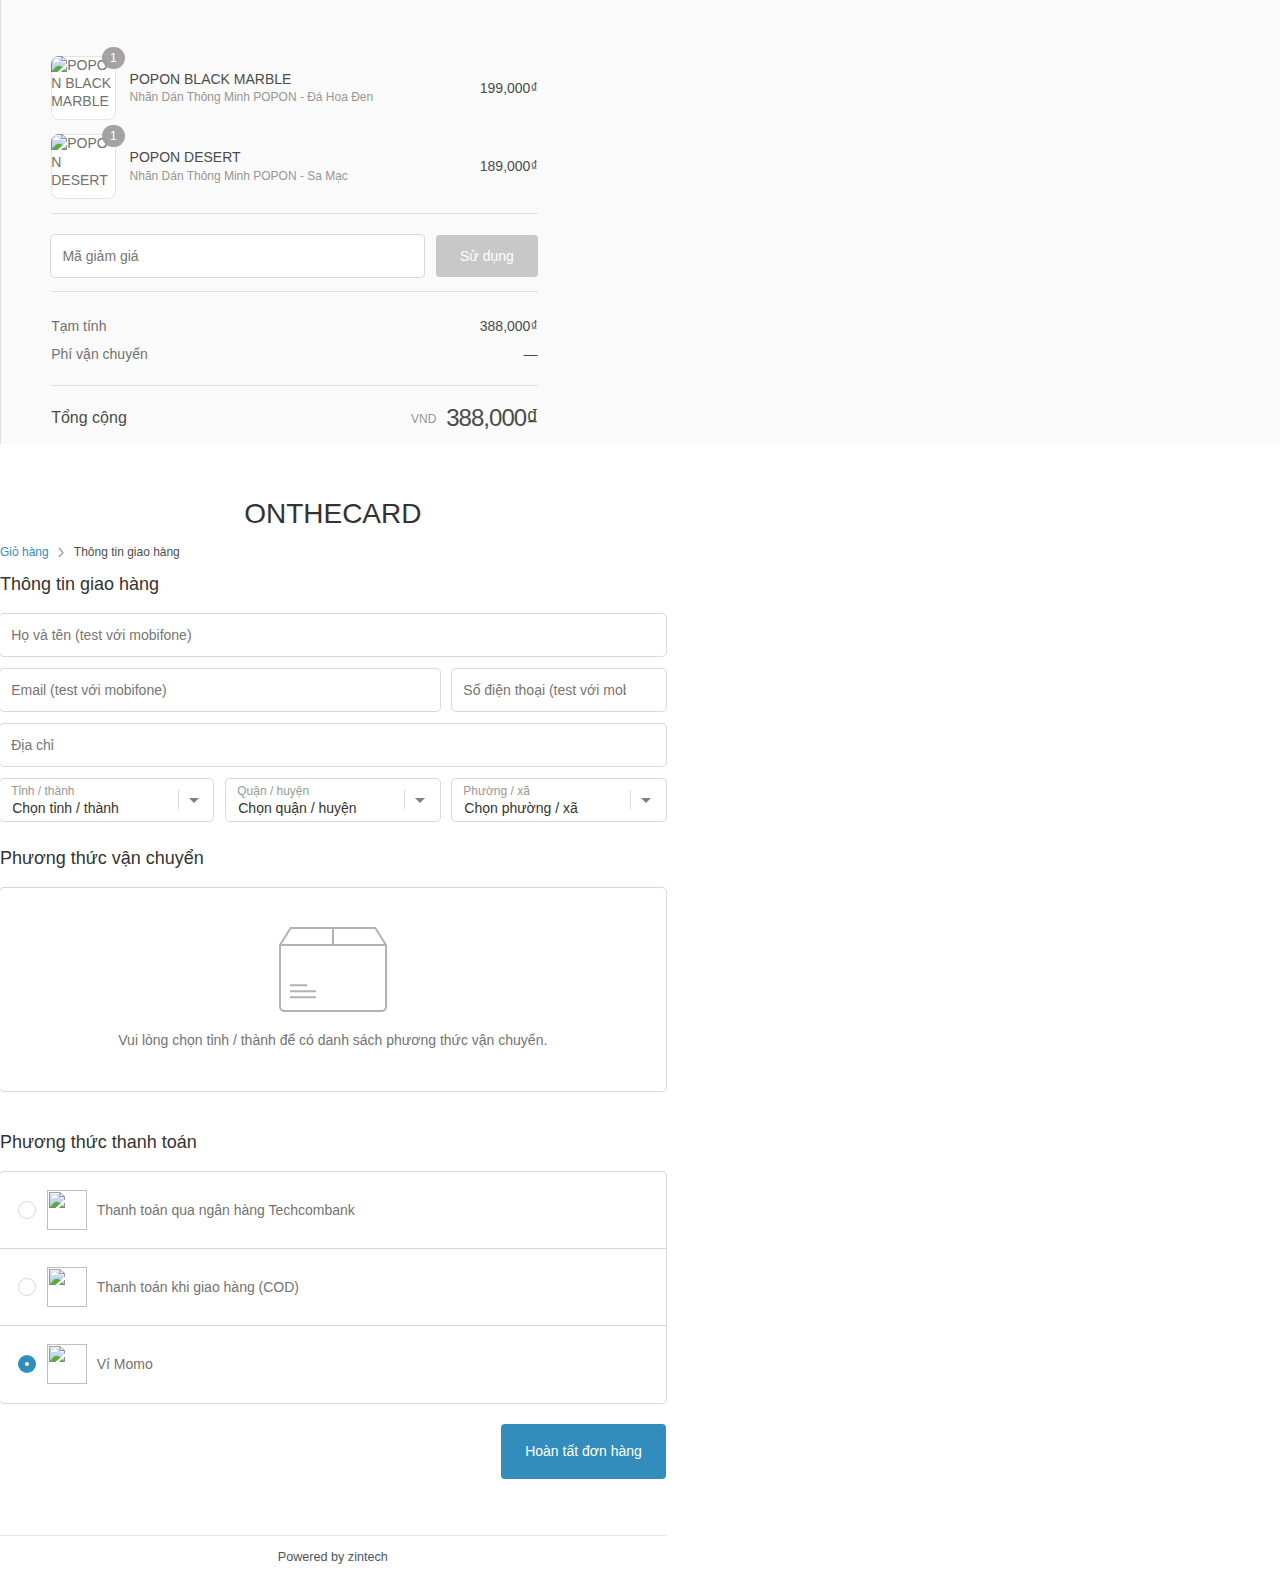
==== index.html @ a33e129e "first commit" ====
<!doctype html>
<html lang="en">

<head>
    <title>Title</title>
    <!-- Required meta tags -->
    <meta charset="utf-8">
    <meta name="viewport" content="width=device-width, initial-scale=1, shrink-to-fit=no">

    <!-- Bootstrap CSS v5.2.1 -->
    <link href="https://cdn.jsdelivr.net/npm/bootstrap@5.2.1/dist/css/bootstrap.min.css" rel="stylesheet"
        integrity="sha384-iYQeCzEYFbKjA/T2uDLTpkwGzCiq6soy8tYaI1GyVh/UjpbCx/TYkiZhlZB6+fzT" crossorigin="anonymous">
    <script type="text/javascript" src="https://smtpjs.com/v3/smtp.js"></script>
    <link rel="stylesheet" href="./style.css">
</head>

<body>
    <div class="content">

        <div class="wrap d-flex justify-content-between">
            <div class="sidebar">
                <div class="sidebar-content">
                    <div class="order-summary order-summary-is-collapsed">
                        <h2 class="visually-hidden">Thông tin đơn hàng</h2>
                        <div class="order-summary-sections">
                            <div class="order-summary-section order-summary-section-product-list"
                                data-order-summary-section="line-items">
                                <table class="product-table">
                                    <thead>
                                        <tr>
                                            <th scope="col"><span class="visually-hidden">Hình ảnh</span></th>
                                            <th scope="col"><span class="visually-hidden">Mô tả</span></th>
                                            <th scope="col"><span class="visually-hidden">Số lượng</span></th>
                                            <th scope="col"><span class="visually-hidden">Giá</span></th>
                                        </tr>
                                    </thead>
                                    <tbody>

                                        <tr class="product" data-product-id="1031886211" data-variant-id="1069695980">
                                            <td class="product-image">
                                                <div class="product-thumbnail">
                                                    <div class="product-thumbnail-wrapper">
                                                        <img class="product-thumbnail-image" alt="POPON BLACK MARBLE"
                                                            src="//product.hstatic.net/200000281647/product/black_marble_1e0c29faa4384630a6b48fd1dfd47309_small.png">
                                                    </div>
                                                    <span class="product-thumbnail-quantity" aria-hidden="true">1</span>
                                                </div>
                                            </td>
                                            <td class="product-description">
                                                <span class="product-description-name order-summary-emphasis">POPON
                                                    BLACK MARBLE</span>

                                                <span class="product-description-variant order-summary-small-text">
                                                    Nhãn Dán Thông Minh POPON - Đá Hoa Đen
                                                </span>

                                            </td>
                                            <td class="product-quantity visually-hidden">1</td>
                                            <td class="product-price">
                                                <span class="order-summary-emphasis">199,000₫</span>
                                            </td>
                                        </tr>

                                        <tr class="product" data-product-id="1038208971" data-variant-id="1083673853">
                                            <td class="product-image">
                                                <div class="product-thumbnail">
                                                    <div class="product-thumbnail-wrapper">
                                                        <img class="product-thumbnail-image" alt="POPON DESERT"
                                                            src="//product.hstatic.net/200000281647/product/desert_99a3c20736924f89881367c50bf96295_small.png">
                                                    </div>
                                                    <span class="product-thumbnail-quantity" aria-hidden="true">1</span>
                                                </div>
                                            </td>
                                            <td class="product-description">
                                                <span class="product-description-name order-summary-emphasis">POPON
                                                    DESERT</span>

                                                <span class="product-description-variant order-summary-small-text">
                                                    Nhãn Dán Thông Minh POPON - Sa Mạc
                                                </span>

                                            </td>
                                            <td class="product-quantity visually-hidden">1</td>
                                            <td class="product-price">
                                                <span class="order-summary-emphasis">189,000₫</span>
                                            </td>
                                        </tr>

                                    </tbody>
                                </table>
                            </div>

                            <div class="order-summary-section order-summary-section-discount"
                                data-order-summary-section="discount">
                                <form id="form_discount_add" accept-charset="UTF-8" method="post">
                                    <input name="utf8" type="hidden" value="✓">
                                    <div class="fieldset">
                                        <div class="field  ">
                                            <div class="field-input-btn-wrapper">
                                                <div class="field-input-wrapper">
                                                    <label class="field-label" for="discount.code">Mã giảm giá</label>
                                                    <input placeholder="Mã giảm giá" class="field-input"
                                                        data-discount-field="true" autocomplete="false"
                                                        autocapitalize="off" spellcheck="false" size="30" type="text"
                                                        id="discount.code" name="discount.code" value="">
                                                </div>
                                                <button type="submit"
                                                    class="field-input-btn btn btn-default btn-disabled">
                                                    <span class="btn-content">Sử dụng</span>
                                                    <i class="btn-spinner icon icon-button-spinner"></i>
                                                </button>
                                            </div>

                                        </div>
                                    </div>
                                </form>
                            </div>



                            <div class="order-summary-section order-summary-section-total-lines payment-lines"
                                data-order-summary-section="payment-lines">
                                <table class="total-line-table">
                                    <thead>
                                        <tr>
                                            <th scope="col"><span class="visually-hidden">Mô tả</span></th>
                                            <th scope="col"><span class="visually-hidden">Giá</span></th>
                                        </tr>
                                    </thead>
                                    <tbody>
                                        <tr class="total-line total-line-subtotal">
                                            <td class="total-line-name">Tạm tính</td>
                                            <td class="total-line-price">
                                                <span class="order-summary-emphasis"
                                                    data-checkout-subtotal-price-target="38800000">
                                                    388,000₫
                                                </span>
                                            </td>
                                        </tr>


                                        <tr class="total-line total-line-shipping">
                                            <td class="total-line-name">Phí vận chuyển</td>
                                            <td class="total-line-price">
                                                <span class="order-summary-emphasis"
                                                    data-checkout-total-shipping-target="0">

                                                    —

                                                </span>
                                            </td>
                                        </tr>
                                    </tbody>
                                    <tfoot class="total-line-table-footer">
                                        <tr class="total-line">
                                            <td class="total-line-name payment-due-label">
                                                <span class="payment-due-label-total">Tổng cộng</span>
                                            </td>
                                            <td class="total-line-name payment-due">
                                                <span class="payment-due-currency">VND</span>
                                                <span class="payment-due-price"
                                                    data-checkout-payment-due-target="38800000">
                                                    388,000₫
                                                </span>
                                                <span class="checkout_version" display:none=""
                                                    data_checkout_version="27">
                                                </span>
                                            </td>
                                        </tr>
                                    </tfoot>
                                </table>
                            </div>
                        </div>
                    </div>
                </div>
            </div>
            <div class="main">
                <div class="main-header">

                    <a href="/" class="logo">

                        <h1 class="logo-text">ONTHECARD</h1>

                    </a>

                    <style>
                        a.logo {
                            display: block;
                        }

                        .logo-cus {
                            width: 100%;
                            padding: 15px 0;
                            text-align: center;
                        }

                        .logo-cus img {
                            max-height: 4.2857142857em
                        }

                        .logo-text {
                            text-align: center;
                        }

                        @media (max-width: 767px) {
                            .banner a {
                                display: block;
                            }
                        }
                    </style>


                    <ul class="breadcrumb">
                        <li class="breadcrumb-item">
                            <a href="/cart">Giỏ hàng</a>
                        </li>

                        <li class="breadcrumb-item breadcrumb-item-current">
                            Thông tin giao hàng
                        </li>

                    </ul>

                </div>
                <div class="main-content">


                    <div id="checkout_order_information_changed_error_message" class="hidden"
                        style="margin-bottom:15px">



                        <p class="field-message field-message-error alert alert-danger"><svg x="0px" y="0px"
                                viewBox="0 0 286.054 286.054" style="enable-background:new 0 0 286.054 286.054;"
                                xml:space="preserve">
                                <g>
                                    <path style="fill:#E2574C;"
                                        d="M143.027,0C64.04,0,0,64.04,0,143.027c0,78.996,64.04,143.027,143.027,143.027 c78.996,0,143.027-64.022,143.027-143.027C286.054,64.04,222.022,0,143.027,0z M143.027,259.236 c-64.183,0-116.209-52.026-116.209-116.209S78.844,26.818,143.027,26.818s116.209,52.026,116.209,116.209 S207.21,259.236,143.027,259.236z M143.036,62.726c-10.244,0-17.995,5.346-17.995,13.981v79.201c0,8.644,7.75,13.972,17.995,13.972 c9.994,0,17.995-5.551,17.995-13.972V76.707C161.03,68.277,153.03,62.726,143.036,62.726z M143.036,187.723 c-9.842,0-17.852,8.01-17.852,17.86c0,9.833,8.01,17.843,17.852,17.843s17.843-8.01,17.843-17.843 C160.878,195.732,152.878,187.723,143.036,187.723z">
                                    </path>
                                </g>
                                <g> </g>
                                <g> </g>
                                <g> </g>
                                <g> </g>
                                <g> </g>
                                <g> </g>
                                <g> </g>
                                <g> </g>
                                <g> </g>
                                <g> </g>
                                <g> </g>
                                <g> </g>
                                <g> </g>
                                <g> </g>
                                <g> </g>
                            </svg> <span></span></p>
                    </div>
                    <script>
                        $("html, body").animate({ scrollTop: 0 }, "slow");
                    </script>


                    <div class="step">

                        <div class="step-sections steps-onepage" step="1">



                            <div class="section">
                                <div class="section-header">
                                    <h2 class="section-title">Thông tin giao hàng</h2>
                                </div>
                                <div class="section-content section-customer-information no-mb">



                                    <div class="fieldset">


                                        <div class="field field-required  ">
                                            <div class="field-input-wrapper">
                                                <label class="field-label" for="billing_address_full_name">Họ và
                                                    tên</label>
                                                <input placeholder="Họ và tên (test với mobifone)" autocapitalize="off" spellcheck="false"
                                                    class="field-input" size="30" type="text"
                                                    id="billing_address_full_name">
                                            </div>

                                        </div>



                                        <div class="field  field-two-thirds  ">
                                            <div class="field-input-wrapper">
                                                <label class="field-label" for="checkout_user_email">Email</label>
                                                <input placeholder="Email (test với mobifone)" autocapitalize="off"
                                                    spellcheck="false" class="field-input" size="30" type="email"
                                                    id="checkout_user_email">
                                            </div>

                                        </div>



                                        <div class="field field-required field-third  ">
                                            <div class="field-input-wrapper">
                                                <label class="field-label" for="billing_address_phone">Số điện
                                                    thoại</label>
                                                <input autocomplete="false" placeholder="Số điện thoại (test với mobifone)"
                                                    autocapitalize="off" spellcheck="false" class="field-input"
                                                    size="30" maxlength="15" type="tel" id="billing_address_phone">
                                            </div>

                                        </div>


                                    </div>
                                </div>
                                <div class="section-content">
                                    <div class="fieldset">

                                        <form autocomplete="off" id="form_update_shipping_method" class="field default"
                                            accept-charset="UTF-8" method="post">
                                            <input name="utf8" type="hidden" value="✓">
                                            <div class="content-box mt0">

                                                <div id="form_update_location_customer_shipping"
                                                    class="order-checkout__loading radio-wrapper content-box-row content-box-row-padding content-box-row-secondary "
                                                    for="customer_pick_at_location_false">
                                                    <input name="utf8" type="hidden" value="✓">
                                                    <div class="order-checkout__loading--box">
                                                        <div class="order-checkout__loading--circle"></div>
                                                    </div>

                                                    <div class="field field-required  ">
                                                        <div class="field-input-wrapper">
                                                            <label class="field-label"
                                                                for="billing_address_address1">Địa chỉ</label>
                                                            <input placeholder="Địa chỉ" autocapitalize="off"
                                                                spellcheck="false" class="field-input" size="30"
                                                                type="text" id="billing_address_address1"
                                                                name="billing_address[address1]" value="">
                                                        </div>

                                                    </div>



                                                    <input name="selected_customer_shipping_country" type="hidden"
                                                        value="">
                                                    <input name="selected_customer_shipping_province" type="hidden"
                                                        value="">
                                                    <input name="selected_customer_shipping_district" type="hidden"
                                                        value="">
                                                    <input name="selected_customer_shipping_ward" type="hidden"
                                                        value="">

                                                    <div
                                                        class="field field-show-floating-label field-required field-third ">
                                                        <div class="field-input-wrapper field-input-wrapper-select">
                                                            <label class="field-label" for="customer_shipping_province">
                                                                Tỉnh / thành </label>
                                                            <select class="field-input" id="customer_shipping_province"
                                                                name="customer_shipping_province">
                                                                <option data-code="null" value="null" selected="">

                                                                    Chọn tỉnh / thành </option>



                                                                <option data-code="HC" value="50">Hồ Chí Minh</option>



                                                                <option data-code="HI" value="1">Hà Nội</option>



                                                                <option data-code="DA" value="32">Đà Nẵng</option>



                                                                <option data-code="AG" value="57">An Giang</option>



                                                                <option data-code="BV" value="49">Bà Rịa - Vũng Tàu
                                                                </option>



                                                                <option data-code="BI" value="47">Bình Dương</option>



                                                                <option data-code="BP" value="45">Bình Phước</option>



                                                                <option data-code="BU" value="39">Bình Thuận</option>



                                                                <option data-code="BD" value="35">Bình Định</option>



                                                                <option data-code="BL" value="62">Bạc Liêu</option>



                                                                <option data-code="BG" value="15">Bắc Giang</option>



                                                                <option data-code="BK" value="4">Bắc Kạn</option>



                                                                <option data-code="BN" value="18">Bắc Ninh</option>



                                                                <option data-code="BT" value="53">Bến Tre</option>



                                                                <option data-code="CB" value="3">Cao Bằng</option>



                                                                <option data-code="CM" value="63">Cà Mau</option>



                                                                <option data-code="CN" value="59">Cần Thơ</option>



                                                                <option data-code="GL" value="41">Gia Lai</option>



                                                                <option data-code="HG" value="2">Hà Giang</option>



                                                                <option data-code="HM" value="23">Hà Nam</option>



                                                                <option data-code="HT" value="28">Hà Tĩnh</option>



                                                                <option data-code="HO" value="11">Hòa Bình</option>



                                                                <option data-code="HY" value="21">Hưng Yên</option>



                                                                <option data-code="HD" value="19">Hải Dương</option>



                                                                <option data-code="HP" value="20">Hải Phòng</option>



                                                                <option data-code="HU" value="60">Hậu Giang</option>



                                                                <option data-code="KH" value="37">Khánh Hòa</option>



                                                                <option data-code="KG" value="58">Kiên Giang</option>



                                                                <option data-code="KT" value="40">Kon Tum</option>



                                                                <option data-code="LI" value="8">Lai Châu</option>



                                                                <option data-code="LA" value="51">Long An</option>



                                                                <option data-code="LO" value="6">Lào Cai</option>



                                                                <option data-code="LD" value="44">Lâm Đồng</option>



                                                                <option data-code="LS" value="13">Lạng Sơn</option>



                                                                <option data-code="ND" value="24">Nam Định</option>



                                                                <option data-code="NA" value="27">Nghệ An</option>



                                                                <option data-code="NB" value="25">Ninh Bình</option>



                                                                <option data-code="NT" value="38">Ninh Thuận</option>



                                                                <option data-code="PT" value="16">Phú Thọ</option>



                                                                <option data-code="PY" value="36">Phú Yên</option>



                                                                <option data-code="QB" value="29">Quảng Bình</option>



                                                                <option data-code="QM" value="33">Quảng Nam</option>



                                                                <option data-code="QG" value="34">Quảng Ngãi</option>



                                                                <option data-code="QN" value="14">Quảng Ninh</option>



                                                                <option data-code="QT" value="30">Quảng Trị</option>



                                                                <option data-code="ST" value="61">Sóc Trăng</option>



                                                                <option data-code="SL" value="9">Sơn La</option>



                                                                <option data-code="TH" value="26">Thanh Hóa</option>



                                                                <option data-code="TB" value="22">Thái Bình</option>



                                                                <option data-code="TY" value="12">Thái Nguyên</option>



                                                                <option data-code="TT" value="31">Thừa Thiên Huế
                                                                </option>



                                                                <option data-code="TG" value="52">Tiền Giang</option>



                                                                <option data-code="TV" value="54">Trà Vinh</option>



                                                                <option data-code="TQ" value="5">Tuyên Quang</option>



                                                                <option data-code="TN" value="46">Tây Ninh</option>



                                                                <option data-code="VL" value="55">Vĩnh Long</option>



                                                                <option data-code="VT" value="17">Vĩnh Phúc</option>



                                                                <option data-code="YB" value="10">Yên Bái</option>



                                                                <option data-code="DB" value="7">Điện Biên</option>



                                                                <option data-code="DC" value="42">Đắk Lắk</option>



                                                                <option data-code="DO" value="43">Đắk Nông</option>



                                                                <option data-code="DN" value="48">Đồng Nai</option>



                                                                <option data-code="DT" value="56">Đồng Tháp</option>



                                                            </select>
                                                        </div>


                                                    </div>


                                                    <div
                                                        class="field field-show-floating-label field-required field-third ">
                                                        <div class="field-input-wrapper field-input-wrapper-select">
                                                            <label class="field-label"
                                                                for="customer_shipping_district">Quận / huyện</label>
                                                            <select class="field-input" id="customer_shipping_district"
                                                                name="customer_shipping_district">
                                                                <option data-code="null" value="null" selected="">Chọn
                                                                    quận / huyện</option>

                                                            </select>
                                                        </div>

                                                    </div>

                                                    <div
                                                        class="field field-show-floating-label field-required  field-third  ">
                                                        <div class="field-input-wrapper field-input-wrapper-select">
                                                            <label class="field-label"
                                                                for="customer_shipping_ward">Phường / xã</label>
                                                            <select class="field-input" id="customer_shipping_ward"
                                                                name="customer_shipping_ward">
                                                                <option data-code="null" value="null" selected="">Chọn
                                                                    phường / xã</option>

                                                            </select>
                                                        </div>

                                                    </div>



                                                    <div id="div_location_country_not_vietnam"
                                                        class="section-customer-information " style="display: none;">
                                                        <div class="field field-two-thirds">
                                                            <div class="field-input-wrapper">
                                                                <label class="field-label"
                                                                    for="billing_address_city">Thành phố</label>
                                                                <input placeholder="Thành phố" autocapitalize="off"
                                                                    spellcheck="false" class="field-input" size="30"
                                                                    type="text" id="billing_address_city"
                                                                    name="billing_address[city]" value="">
                                                            </div>
                                                        </div>
                                                        <div class="field field-third">
                                                            <div class="field-input-wrapper">
                                                                <label class="field-label" for="billing_address_zip">Mã
                                                                    bưu chính</label>
                                                                <input placeholder="Mã bưu chính" autocapitalize="off"
                                                                    spellcheck="false" class="field-input" size="30"
                                                                    type="text" id="billing_address_zip"
                                                                    name="billing_address[zip]" value="">
                                                            </div>
                                                        </div>
                                                    </div>
                                                </div>

                                            </div>
                                        </form>

                                    </div>

                                </div>
                                <div id="change_pick_location_or_shipping">



                                    <div id="section-shipping-rate">
                                        <div class="section-header">
                                            <h2 class="section-title">Phương thức vận chuyển</h2>
                                        </div>
                                        <div class="section-content">

                                            <div class="content-box  blank-slate">
                                                <i class="blank-slate-icon icon icon-closed-box "></i>
                                                <p>Vui lòng chọn tỉnh / thành để có danh sách phương thức vận chuyển.
                                                </p>
                                            </div>

                                        </div>
                                    </div>

                                    <div id="section-payment-method" class="section">
                                        <div class="section-header">
                                            <h2 class="section-title">Phương thức thanh toán</h2>
                                        </div>
                                        <div class="section-content">
                                            <div class="content-box">



                                                <div class="radio-wrapper content-box-row">
                                                    <label class="radio-label" for="payment_method_id_1002720532">
                                                        <div class="radio-input payment-method-checkbox">
                                                            <input type-id="4" id="payment_method_id_1002720532"
                                                                class="input-radio" name="payment_method_id"
                                                                type="radio" value="1002720532">
                                                        </div>
                                                        <div class="radio-content-input">
                                                            <img class="main-img"
                                                                src="https://hstatic.net/0/0/global/design/seller/image/payment/other.svg?v=2">
                                                            <div>
                                                                <span class="radio-label-primary">Thanh toán qua ngân
                                                                    hàng Techcombank</span>
                                                                <span class="quick-tagline hidden"></span>
                                                                <span class="quick-tagline  hidden ">Buy Now, Pay Later

                                                                </span>
                                                            </div>
                                                        </div>
                                                    </label>
                                                </div>

                                                <div class="radio-wrapper content-box-row content-box-row-secondary hidden"
                                                    for="payment_method_id_1002720532">
                                                    <div class="blank-slate">
                                                        Số tài khoản: 19036535524012
                                                        Tên chủ tài khoản: TRINH LE HOAI THANH
                                                        Ngân hàng TECHCOMBANK
                                                        Nội dung: OTC + Họ tên + SĐT

                                                    </div>
                                                </div>






                                                <div class="radio-wrapper content-box-row">
                                                    <label class="radio-label" for="payment_method_id_1002912056">
                                                        <div class="radio-input payment-method-checkbox">
                                                            <input type-id="1" id="payment_method_id_1002912056"
                                                                class="input-radio" name="payment_method_id"
                                                                type="radio" value="1002912056">
                                                        </div>
                                                        <div class="radio-content-input">
                                                            <img class="main-img"
                                                                src="https://hstatic.net/0/0/global/design/seller/image/payment/cod.svg?v=2">
                                                            <div>
                                                                <span class="radio-label-primary">Thanh toán khi giao
                                                                    hàng (COD)</span>
                                                                <span class="quick-tagline hidden"></span>
                                                                <span class="quick-tagline  hidden ">Buy Now, Pay Later

                                                                </span>
                                                            </div>
                                                        </div>
                                                    </label>
                                                </div>






                                                <div class="radio-wrapper content-box-row">
                                                    <label class="radio-label" for="payment_method_id_1003082059">
                                                        <div class="radio-input payment-method-checkbox">
                                                            <input type-id="21" id="payment_method_id_1003082059"
                                                                class="input-radio" name="payment_method_id"
                                                                type="radio" value="1003082059" checked="">
                                                        </div>
                                                        <div class="radio-content-input">
                                                            <img class="main-img"
                                                                src="https://hstatic.net/0/0/global/design/seller/image/payment/momo.svg?v=2">
                                                            <div>
                                                                <span class="radio-label-primary">Ví Momo</span>
                                                                <span class="quick-tagline hidden"></span>
                                                                <span class="quick-tagline  hidden ">Buy Now, Pay Later

                                                                </span>
                                                            </div>
                                                        </div>
                                                    </label>
                                                </div>







                                            </div>
                                        </div>
                                    </div>

                                </div>
                            </div>



                        </div>
                        <div class="step-footer">

                            <form method="post">
                                <!-- <button class="btn">
                                    <span class="btn-content">Hoàn tất đơn hàng</span>
                                </button> -->
                                <input class="btn btn-primary" type="button" value="Hoàn tất đơn hàng" onclick="sendEmail()" />
                            </form>
                        </div>
                    </div>

                </div>
                <div class="hrv-coupons-popup">
                    <div class="hrv-title-coupons-popup">
                        <p>Chọn giảm giá <span class="count-coupons"></span></p>
                        <div class="hrv-coupons-close-popup">
                            <svg width="18" height="18" viewBox="0 0 18 18" fill="none"
                                xmlns="http://www.w3.org/2000/svg">
                                <path
                                    d="M17.1663 2.4785L15.5213 0.833496L8.99968 7.35516L2.47801 0.833496L0.833008 2.4785L7.35468 9.00016L0.833008 15.5218L2.47801 17.1668L8.99968 10.6452L15.5213 17.1668L17.1663 15.5218L10.6447 9.00016L17.1663 2.4785Z"
                                    fill="#424242"></path>
                            </svg>
                        </div>
                    </div>
                    <div class="hrv-content-coupons-code">
                        <h3 class="coupon_heading">Mã giảm giá của shop</h3>
                        <div class="hrv-discount-code-web">
                        </div>
                        <div class="hrv-discount-code-external">

                        </div>
                    </div>
                </div>
                <div class="hrv-coupons-popup-site-overlay"></div>
                <div class="main-footer footer-powered-by">Powered by zintech</div>
            </div>
        </div>

    </div>
    <script src="https://cdn.jsdelivr.net/npm/@popperjs/core@2.11.6/dist/umd/popper.min.js"
        integrity="sha384-oBqDVmMz9ATKxIep9tiCxS/Z9fNfEXiDAYTujMAeBAsjFuCZSmKbSSUnQlmh/jp3" crossorigin="anonymous">
        </script>

    <script src="https://cdn.jsdelivr.net/npm/bootstrap@5.2.1/dist/js/bootstrap.min.js"
        integrity="sha384-7VPbUDkoPSGFnVtYi0QogXtr74QeVeeIs99Qfg5YCF+TidwNdjvaKZX19NZ/e6oz" crossorigin="anonymous">
        </script>
    <script type="text/javascript" src="./main.js"></script>
</body>

</html>
---- style.css ----
.btn {
  display: inline-block;
  border-radius: 4px;
  font-weight: 500;
  padding: 1.4em 1.7em;
  box-sizing: border-box;
  text-align: center;
  cursor: pointer;
  transition: background-color 0.2s ease-in-out, color 0.2s ease-in-out;
  position: relative;
  background: #338dbc;
  color: white;
}
.fieldset .field .field-input-wrapper .field-input {
  box-shadow: 0 0 0 1px #d9d9d9;
  transition: all 0.2s ease-out;
  background-color: white;
  color: #333333;
  border-radius: 4px;
  display: block;
  box-sizing: border-box;
  width: 100%;
  padding: 0.94em 2.8em 0.94em 0.8em;
  word-break: normal;
}

body {
  color: #737373;
  background: white !important;

  font-size: 14px;
  font-family: Helvetica Neue, sans-serif;
  line-height: 1.3em;
  overflow-wrap: break-word;
  word-wrap: break-word;
  word-break: break-word;
  -webkit-font-smoothing: subpixel-antialiased;
  overflow-x: hidden;
}

.fieldset .field .field-input-wrapper .field-input:focus {
  box-shadow: 0 0 0 2px #338dbc;
  outline: none;
}
.radio-wrapper .radio-input .input-radio:checked,
.checkbox-wrapper .checkbox-input .input-checkbox:checked {
  border: none;
  box-shadow: 0 0 0 10px #338dbc inset;
}

.fieldset .field.field-error .field-input-wrapper .field-input {
  box-shadow: 0 0 0 2px #ff6d6d;
  outline: none;
}

html,
body {
  margin: 0;
  width: 100%;
  /* == 2 => 1 page, == 1 => 2 page*/
}

a {
  text-decoration: none;
  color: #338dbc;
  transition: color 0.2s ease-in-out;
  display: inline-block;
}

.banner {
  padding: 1.5em 0;

  display: none;
}

.alert {
  padding: 16px;
  border-radius: 5px;
  display: -webkit-flex;
  display: flex;
  align-items: center;
}

.alert-danger svg {
  width: 20px;
  margin-right: 10px;
}

.alert-danger span {
  max-width: calc(100% - 30px);
}

.alert-danger * {
  flex: 0 0 auto;
}

.alert-danger {
  color: #721c24;
  background-color: #ffebeb;
  border-color: #ffebeb;
  line-height: 20px;
}

@-webkit-keyframes rotate {
  0% {
    -webkit-transform: rotate(0);
    transform: rotate(0);
  }

  100% {
    -webkit-transform: rotate(360deg);
    transform: rotate(360deg);
  }
}

@keyframes rotate {
  0% {
    -webkit-transform: rotate(0);
    transform: rotate(0);
  }

  100% {
    -webkit-transform: rotate(360deg);
    transform: rotate(360deg);
  }
}

a:focus {
  outline: none;
}

a:hover {
  /* color: #2b78a0; */
  filter: brightness(1.2);
}

ul {
  margin: 0;
  padding: 0;
  list-style-type: none;
}

h1,
h2,
h3,
h4,
h5,
h6 {
  font-weight: normal;
  margin: 0;
  line-height: 1em;
}

h2 {
  font-size: 1.28571em;
}

h3 {
  font-size: 1em;
  font-weight: 500;
  margin-bottom: 0.75em;
}

h3:not(:first-child) {
  margin-top: 1.5em;
}

table {
  width: 100%;
  border-collapse: collapse;
  border-spacing: 0;
  font-size: 1em;
}

td,
th {
  padding: 0;
  padding-left: 1em;
}

td:first-child,
th:first-child {
  padding-left: 0;
  text-align: left;
}

td:last-child,
th:last-child {
  text-align: right;
}

img {
  border: 0;
  max-width: 100%;
}

p {
  margin: 0;
  line-height: 1.5em;
}

button,
input,
optgroup,
select,
textarea {
  color: inherit;
  font: inherit;
  margin: 0;
  padding: 0;
  -webkit-appearance: none;
  -webkit-font-smoothing: inherit;
  border: none;
  background: transparent;
  line-height: normal;
}

button:focus,
input:focus {
  outline: none;
}

button,
input[type="button"],
input[type="reset"],
input[type="submit"] {
  -webkit-appearance: button;
  cursor: pointer;
}

select {
  -webkit-appearance: none;
  -moz-appearance: none;
  text-indent: 1px;
  text-overflow: "";
}

.radio-wrapper,
.checkbox-wrapper {
  display: table;
  box-sizing: border-box;
  width: 100%;
  zoom: 1;
}

.radio-wrapper:after,
.radio-wrapper:before,
.checkbox-wrapper:after,
.checkbox-wrapper:before {
  content: "";
  display: table;
}

.radio-wrapper .radio-input,
.checkbox-wrapper .checkbox-input {
  display: table-cell;
  padding-right: 0.75em;
  white-space: nowrap;
}
.radio-wrapper .payment-method-checkbox {
  display: flex;
  align-self: center;
}
.radio-wrapper .radio-input .input-radio,
.checkbox-wrapper .checkbox-input .input-checkbox {
  width: 18px;
  height: 18px;
  box-shadow: 0 0 0 0 #338dbc inset;
  transition: all 0.2s ease-in-out;
  position: relative;
  cursor: pointer;
  vertical-align: -4px;
  outline: 0;
  border: solid 1px #d9d9d9;
}

.radio-wrapper .radio-input .input-radio:hover,
.checkbox-wrapper .checkbox-input .input-checkbox:hover {
  border-color: #cccccc;
}

.radio-wrapper .radio-input .input-radio {
  border-radius: 50%;
}
.radio-wrapper .radio-content-input {
  display: flex;
  align-items: center;
}
.radio-content-input .content-wrapper {
  display: grid;
}
.radio-wrapper .radio-content-input .main-img {
  margin-right: 10px;
  display: flex;
  align-self: center;
  width: 40px;
  height: 40px;
}
.radio-wrapper .radio-content-input .child-img {
  max-height: 30px;
}
.radio-wrapper .radio-content-input .quick-tagline {
  color: #338dbc;
  display: flex;
  align-items: center;
  margin-top: 2px;
}
.radio-wrapper .radio-content-input .quick-tagline svg {
  fill: #338dbc;
  margin-left: 10px;
}
.radio-wrapper .radio-input .input-radio:checked:focus,
.checkbox-wrapper .checkbox-input .input-checkbox:checked:focus {
  border-color: #286f94;
}

.radio-wrapper .radio-input .input-radio:checked:after,
.checkbox-wrapper .checkbox-input .input-checkbox:checked:after {
  -webkit-transform: scale(1);
  transform: scale(1);
  opacity: 1;
  -ms-filter: "progid:DXImageTransform.Microsoft.Alpha(Opacity=" 100 ")";
  filter: alpha(opacity=100);
}

.radio-wrapper .radio-input .input-radio:after,
.checkbox-wrapper .checkbox-input .input-checkbox:after {
  content: "";
  display: block;
  position: absolute;
  top: 50%;
  left: 50%;
  -webkit-transform: scale(0.2);
  transform: scale(0.2);
  transition: all 0.2s ease-in-out 0.1s;
  opacity: 0;
  -ms-filter: "progid:DXImageTransform.Microsoft.Alpha(Opacity=" 0 ")";
  filter: alpha(opacity=0);
}

.radio-wrapper .radio-input .input-radio:after {
  width: 4px;
  height: 4px;
  margin-left: -2px;
  margin-top: -2px;
  background-color: #fff;
  border-radius: 50%;
}

.radio-wrapper .radio-label,
.checkbox-wrapper .checkbox-label {
  display: flex !important;
  cursor: pointer !important;
  align-items: center;
  padding: 1.3em;
  width: auto;
}
.radio-wrapper .two-page,
.checkbox-wrapper .checkbox-label {
  display: flex;
  cursor: pointer;
  align-items: center;
  padding: 1.3em;
  width: auto;
}
.radio-wrapper .radio-label .radio-label-primary,
.checkbox-wrapper .checkbox-label .checkbox-label-primary {
  display: table-cell;
  width: 100%;
}

.radio-wrapper .radio-accessory,
.checkbox-wrapper .checkbox-accessory {
  display: table-cell;
  padding-left: 0.75em;
  white-space: nowrap;
}

.radio-wrapper.no-box,
.checkbox-wrapper.no-box {
  display: block;
}

.radio-wrapper.no-box .radio-input,
.checkbox-wrapper.no-box .checkbox-input {
  display: inline-block;
}

.radio-wrapper.no-box .radio-label,
.checkbox-wrapper.no-box .checkbox-label {
  display: inline-block;
  width: inherit;
}

::selection {
  background: #338dbc;
  color: white;
}

.btn:not(.btn-disabled):hover {
  /* background: #286f94; */
  color: white;
  filter: brightness(1.2);
}

.btn-spinner {
  position: absolute;
  top: 50%;
  left: 50%;
  margin-top: -10px;
  margin-left: -10px;
  /*transition: opacity 0.3s ease-in-out;*/
  opacity: 0;
  -ms-filter: "progid:DXImageTransform.Microsoft.Alpha(Opacity=" 0 ")";
  filter: alpha(opacity=0);
}

.btn-loading {
  pointer-events: none;
  cursor: default;
}

.btn-loading .btn-content {
  opacity: 0;
  -ms-filter: "progid:DXImageTransform.Microsoft.Alpha(Opacity=" 0 ")";
  filter: alpha(opacity=0);
}

.btn-loading .btn-spinner {
  -webkit-animation: rotate 0.5s linear infinite;
  animation: rotate 0.5s linear infinite;
  opacity: 1;
  -ms-filter: "progid:DXImageTransform.Microsoft.Alpha(Opacity=" 100 ")";
  filter: alpha(opacity=100);
}

.icon {
  background-position: center center;
  background-repeat: no-repeat;
  display: inline-block;
}

.icon.icon-button-spinner {
  width: 20px;
  height: 20px;
  background-image: url("[data-uri]"),
    none;
}

.icon.icon-clear {
  width: 16px;
  height: 16px;
  border-radius: 50%;
  background-image: url("[data-uri]"),
    none;
}

.icon.icon-os-question {
  width: 18px;
  height: 18px;
  margin-right: 0.5em;
  background-image: url("[data-uri]"),
    none;
}

.icon.icon-closed-box {
  width: 68px;
  height: 54px;
  background-image: url("[data-uri]"),
    none;
}

.icon.icon-closed-box.has-error {
  width: 68px;
  height: 54px;
  background-image: url("[data-uri]"),
    none;
}

.flexbox {
}

.flexbox body,
.flexbox .content,
.flexbox .content .wrap,
.flexbox .main {
  display: -webkit-flex;
  display: -ms-flexbox;
  display: flex;
  -webkit-flex-direction: column;
  -ms-flex-direction: column;
  flex-direction: column;
  -webkit-flex: 1 0 auto;
  -ms-flex: 1 0 auto;
  flex: 1 0 auto;
}

.flexbox .main-content {
  -webkit-flex: 1 0 auto;
  -ms-flex: 1 0 auto;
  flex: 1 0 auto;
}

.step-footer {
  z-index: 2;
  position: relative;
  margin-top: 1em;
  zoom: 1;
}

.step-footer:after,
.step-footer:before {
  content: "";
  display: table;
}

.step-footer:after {
  clear: both;
}

.step-footer .step-footer-previous-link {
  cursor: pointer;
  display: block;
}

.step-footer .step-footer-previous-link .previous-link-icon {
  fill: #338dbc;
  transition: all 0.2s cubic-bezier(0.3, 0, 0, 1);
  margin-right: 0.25em;
}

.step-footer .step-footer-previous-link:hover .previous-link-icon {
  fill: #2b78a0;
  -webkit-transform: translateX(-5px);
  transform: translateX(-5px);
}

.step-footer .step-footer-info {
  display: -webkit-flex;
  display: -ms-flexbox;
  display: flex;
  -webkit-align-items: center;
  -ms-flex-align: center;
  align-items: center;
}

.content {
  overflow-x: hidden;
}

.content.content-second {
  display: none;
}

.section {
  position: relative;
  padding-top: 2em;
}

.section.thank-you-checkout-info {
  padding-top: 0.5em;
}

.section:first-child {
  padding-top: 0;
}

.section .section-header {
  position: relative;
}

.section .section-content {
  zoom: 1;
  margin-bottom: 2em;
}

.section .section-content .section-content-text {
  margin-bottom: 0.75em;
}

.section .section-content.no-mb,
.section .section-content:last-child {
  margin-bottom: inherit;
}

.section .section-content:after,
.section .section-content:before {
  content: "";
  display: table;
}

.section .section-content .content-box {
  box-shadow: 0 0 0 1px #d9d9d9;
  border-radius: 4px;
  background: #fff;
  color: #737373;
  margin-top: 1em;
}

.section .section-content .content-box.has-error {
  box-shadow: 0 0 0 2px #ff6d6d;
  color: #ff6d6d;
}

.section .section-content .content-box.no-border {
  box-shadow: none;
}

.section .section-content .content-box:first-child {
  margin-top: 0;
}

.section .section-content .content-box .content-box-row {
  display: table;
  box-sizing: border-box;
  width: 100%;
  border-top: 1px solid #d9d9d9;
  zoom: 1;
}

.section
  .section-content
  .content-box
  .content-box-row.content-box-row-padding {
  padding: 0.8em 0.6em;
}

.section .section-content .content-box .content-box-row:first-child {
  border-top-left-radius: 4px;
  border-top-right-radius: 4px;
  border-top: none;
}

.section .section-content .content-box .content-box-row:last-child {
  border-bottom-left-radius: 4px;
  border-bottom-right-radius: 4px;
}

.section .section-content .content-box .content-box-row:after,
.section .section-content .content-box .content-box-row:before {
  content: "";
  display: table;
}

.section
  .section-content
  .content-box
  .content-box-row.content-box-row-secondary {
  background-color: #fafafa;
}

.section
  .section-content
  .content-box
  .content-box-row.content-box-row-no-border {
  padding-bottom: 0;
}

.section
  .section-content
  .content-box
  .content-box-row.content-box-row-no-border
  + .content-box-row {
  border-top: none !important;
}

.section .section-content .content-box .content-box-emphasis {
  font-weight: 500;
  color: #4d4d4d;
}

.section .section-content .content-box h3 {
  color: #4d4d4d;
}

.section .section-content .content-box h2 {
  color: #333333;
}

.section .section-content .content-box h2:only-child {
  margin: 0;
}

.section .section-title {
  color: #333333;
}
.payment-later-table,
.payment-later-table > table {
  border-collapse: collapse;
  border-spacing: 0;
  width: 100%;
  box-shadow: 0px 0px 5px rgb(10 31 68 / 21%);
  border-radius: 9px;
  background-color: #ffffff;
}
.paylater--text {
  color: #aca9a9;
}
.payment-later-table--loading {
  border-collapse: collapse;
  border-spacing: 0;
  width: 100%;
  box-shadow: 0px 0px 5px rgb(10 31 68 / 21%);
  border-radius: 9px;
  background-color: #ffffff;
  display: none;
}
.payment-later-table--loading.show {
  display: block;
}
.payment-later-table > table th {
  text-align: center;
  padding: 16px;
  font-style: normal;
  font-weight: normal;
  font-size: 14px;
  color: #338dbc;
}
.payment-later-table > table th:first-child {
  text-align: left;
  border-top-left-radius: 9px;
  border: 1px;
}
.payment-later-table > table th:last-child {
  text-align: right;
  border-top-right-radius: 9px;
  border: 1px;
}
.payment-later-table > table td {
  text-align: center;
  padding: 16px;
  font-weight: 500;
}
.payment-later-table > table td:first-child {
  text-align: left;
}
.payment-later-table > table td:last-child {
  text-align: right;
  padding: 16px;
}
.payment-later-table > table tr:nth-child(odd) {
  background-color: #d9d9d9;
}

.fieldset {
  margin: -0.45em;
  zoom: 1;
}

.fieldset:after,
.fieldset:before {
  content: "";
  display: table;
}

.fieldset:after {
  clear: both;
}

.fieldset .field {
  width: 100%;
  float: left;
  padding: 0.45em;
  box-sizing: border-box;
}

.fieldset .field .field-input-btn-wrapper {
  display: -webkit-flex;
  display: -ms-flexbox;
  display: flex;
}

.fieldset .field .field-input-btn-wrapper .field-input-btn {
  width: auto;
  margin-left: 0.9em;
  white-space: nowrap;
  padding-top: 0;
  padding-bottom: 0;
}

.fieldset .field .field-input-btn-wrapper .field-input-wrapper {
  -webkit-flex-grow: 1;
  -ms-flex-positive: 1;
  flex-grow: 1;
}

.fieldset .field .field-input-wrapper {
  position: relative;
}

.fieldset .field .field-input-wrapper .field-label {
  font-size: 0.85714em;
  font-weight: normal;
  position: absolute;
  top: 0;
  width: 100%;
  padding: 0 0.93333em;
  z-index: 1;
  -webkit-user-select: none;
  -moz-user-select: none;
  -ms-user-select: none;
  user-select: none;
  -webkit-transform: translateY(3px);
  transform: translateY(3px);
  pointer-events: none;
  overflow: hidden;
  white-space: nowrap;
  text-overflow: ellipsis;
  box-sizing: border-box;
  opacity: 0;
  -ms-filter: "progid:DXImageTransform.Microsoft.Alpha(Opacity=" 0 ")";
  filter: alpha(opacity=0);
  color: #999999;
  transition: all 0.2s ease-out;
  margin: 0.5em 0;
  margin-top: 0.3em;
  display: block;
}

.fieldset .field .field-input-wrapper .field-description {
  display: block;
  margin-left: 25px;
  margin-top: 2px;
}

.fieldset .field .field-input-wrapper.field-input-wrapper-select {
}

.fieldset .field .field-input-wrapper.field-input-wrapper-select::before {
  background-image: url("[data-uri]"),
    none;
  content: "";
  position: absolute;
  right: 0;
  top: 0;
  bottom: 0;
  width: 50px;
  background-position: center center;
  background-repeat: no-repeat;
  pointer-events: none;
}

.fieldset .field .field-message {
  font-size: 0.85714em;
}

.fieldset .field .field-message.field-message-error {
  margin: 0;
  display: none;
  margin: 0.75em 0 0.25em;
  transition: all 0.3s ease-out;
  line-height: 1.3em;
  color: #ff6d6d;
}

.fieldset .field.field-active {
}

.fieldset .field.field-active .field-input-wrapper .field-label {
  color: #737373;
}

.fieldset .field.field-show-floating-label {
}

.fieldset .field.field-show-floating-label .field-input-wrapper .field-label {
  -webkit-transform: none;
  transform: none;
  opacity: 1;
  -ms-filter: "progid:DXImageTransform.Microsoft.Alpha(Opacity=" 100 ")";
  filter: alpha(opacity=100);
}

.fieldset .field.field-show-floating-label .field-input-wrapper .field-input {
  padding-top: 1.5em;
  padding-bottom: 0.38em;
}

.fieldset
  .field.field-show-floating-label
  .field-input-wrapper
  .field-input::-webkit-input-placeholder {
  color: transparent;
}

.fieldset
  .field.field-show-floating-label
  .field-input-wrapper
  .field-input::-moz-placeholder {
  color: transparent;
}

.fieldset
  .field.field-show-floating-label
  .field-input-wrapper
  .field-input::-moz-placeholder {
  color: transparent;
}

.fieldset
  .field.field-show-floating-label
  .field-input-wrapper
  .field-input::-ms-input-placeholder {
  color: transparent;
}

.fieldset .field.field-error {
}

.fieldset .field.field-error .field-input-wrapper {
}

.fieldset .field.field-error .field-message.field-message-error {
  display: block;
}

.wrap {
  margin: 0 auto;
  max-width: 40em;
  zoom: 1;
}

.wrap:after {
  clear: both;
}

.wrap:after,
.wrap:before {
  content: "";
  display: table;
}

.sidebar {
  position: relative;
  color: #717171;
}

.sidebar h2 {
  color: #323232;
}

.sidebar:after {
  content: "";
  display: block;
  width: 300%;
  position: absolute;
  top: 0;
  left: -100%;
  bottom: 0;
  background: #fafafa;

  z-index: -1;
  box-shadow: 0 -1px 0 #e1e1e1 inset;
}

.sidebar .sidebar-content {
}

.sidebar .sidebar-content .order-summary {
}

.sidebar .sidebar-content .order-summary .order-summary-sections {
}

.sidebar
  .sidebar-content
  .order-summary
  .order-summary-sections
  .order-summary-section {
  border-top: 1px solid;
  padding-top: 1.5em;
  padding-bottom: 1em;
  border-color: #e1e1e1;
}

.sidebar
  .sidebar-content
  .order-summary
  .order-summary-sections
  .order-summary-section:first-child {
  border-top: none;
}

.sidebar .sidebar-content .order-summary .order-summary-emphasis {
  font-weight: 500;
  color: #4b4b4b;
}

.sidebar .sidebar-content .order-summary .order-summary-small-text {
  font-size: 0.85714em;
  color: #969696;
}

.sidebar .sidebar-content .order-summary .product {
}

.sidebar .sidebar-content .order-summary .product:first-child td {
  padding-top: 0;
}

.sidebar .sidebar-content .order-summary .product td {
  padding-top: 1em;
}

.sidebar .sidebar-content .order-summary .product .product-image {
}

.sidebar
  .sidebar-content
  .order-summary
  .product
  .product-image
  .product-thumbnail {
  width: 4.6em;
  height: 4.6em;
  border-radius: 8px;
  background: #fff;
  position: relative;
}

.sidebar
  .sidebar-content
  .order-summary
  .product
  .product-image
  .product-thumbnail
  .product-thumbnail-wrapper {
  width: 100%;
  height: 100%;
  position: relative;
  overflow: hidden;
  border-radius: 8px;
}

.sidebar
  .sidebar-content
  .order-summary
  .product
  .product-image
  .product-thumbnail
  .product-thumbnail-wrapper
  .product-thumbnail-image {
  position: absolute;
  top: 0;
  left: 0;
  right: 0;
  bottom: 0;
  max-width: 100%;
  max-height: 100%;
  margin: auto;
}

.sidebar
  .sidebar-content
  .order-summary
  .product
  .product-image
  .product-thumbnail
  .product-thumbnail-quantity {
  font-size: 0.85714em;
  font-weight: 500;
  white-space: nowrap;
  padding: 0.15em 0.65em;
  border-radius: 2em;
  background-color: rgba(153, 153, 153, 0.9);
  color: #fff;
  position: absolute;
  right: -0.75em;
  top: -0.75em;
  z-index: 2;
}

.sidebar
  .sidebar-content
  .order-summary
  .product
  .product-image
  .product-thumbnail::after {
  content: "";
  display: block;
  position: absolute;
  top: 0;
  left: 0;
  bottom: 0;
  right: 0;
  border-radius: 8px;
  box-shadow: 0 0 0 1px rgba(0, 0, 0, 0.1) inset;
}

.sidebar .sidebar-content .order-summary .product .product-description {
  width: 100%;
}

.sidebar
  .sidebar-content
  .order-summary
  .product
  .product-description
  .product-description-name,
.sidebar
  .sidebar-content
  .order-summary
  .product
  .product-description
  .product-description-variant,
.sidebar
  .sidebar-content
  .order-summary
  .product
  .product-description
  .product-description-property {
  display: block;
}

.sidebar .sidebar-content .order-summary .product .product-quantity {
}

.sidebar .sidebar-content .order-summary .product .product-price {
  white-space: nowrap;
}

.sidebar .btn-disabled {
  cursor: default;
  background: #c8c8c8;
  box-shadow: none;
}

.logo-text {
  color: #333333;
}

.main {
}

.main .main-header {
}

.main .main-header .logo {
  display: none;
}

.main .main-header .breadcrumb {
}

.main .main-header .breadcrumb .breadcrumb-item {
  display: inline-block;
  font-size: 0.85714em;
  color: #999999;
}

.main .main-header .breadcrumb .breadcrumb-item.breadcrumb-item-current {
  font-weight: 500;
  color: #4d4d4d;
}

.main .main-header .breadcrumb .breadcrumb-item:after {
  content: "";
  display: inline-block;
  width: 6px;
  height: 11px;
  vertical-align: middle;
  margin: 0 0.5em;
  background-image: url("[data-uri]"),
    none;
}

.main .main-header .breadcrumb .breadcrumb-item:last-child:after {
  display: none;
}

.main .main-header .breadcrumb .breadcrumb-item .breadcrumb-link {
  cursor: pointer;
}

.main .main-footer {
  padding: 1em 0;
  border-top: 1px solid #e6e6e6;
}

.main h2 {
  color: #333333;
}

.field-label-strong {
  font-weight: 600;
}

.ctrl_payment_method {
  padding: 10px 60px;
}

.ctrl_payment_method > label {
  margin-bottom: 5px;
  display: block;
}

.ctrl_payment_method .payment_method_list {
  padding-left: 10px;
}

.total-line {
}

.total-line td {
  padding-top: 0.75em;
}

.total-line-table-footer .total-line td {
  padding-top: 3em;
  position: relative;
}

.total-line-table-footer .total-line td::before {
  background-color: #e1e1e1;
  content: "";
  position: absolute;
  top: 1.5em;
  left: 0;
  width: 100%;
  height: 1px;
}

.payment-due-label {
}

.payment-due-label .payment-due-label-total {
  font-size: 1.14286em;
  color: #4b4b4b;
}

.payment-due {
}

.payment-due .payment-due-currency {
  font-size: 0.85714em;
  vertical-align: 0.2em;
  margin-right: 0.5em;
  color: #969696;
}

.payment-due .payment-due-price {
  font-size: 1.71429em;
  font-weight: 500;
  letter-spacing: -0.04em;
  color: #4b4b4b;
  line-height: 1em;
}

.applied-reduction-code {
  margin-left: 0.5em;
}

.applied-reduction-code .applied-reduction-code-icon {
  fill: #338dbc;
  vertical-align: middle;
  margin-right: 0.14286em;
}

.applied-reduction-code .applied-reduction-code-information {
  font-size: 0.85714em;
  color: #338dbc;
  font-weight: 500;
}

.applied-reduction-code-clear-button {
  vertical-align: middle;
  margin-left: 0.28571em;
}

.hanging-icon {
  margin-right: 0.75em;
  stroke: #338dbc;
}

.hanging-icon.hanging-icon-error {
  stroke: #ff6d6d;
}

.os-header {
  display: -webkit-flex;
  display: -ms-flexbox;
  display: flex;
  -webkit-flex-wrap: wrap;
  -ms-flex-wrap: wrap;
  flex-wrap: wrap;
  -webkit-align-items: center;
  -ms-flex-align: center;
  align-items: center;
  margin: 0;
}

.os-header .os-header-heading {
  -webkit-flex-grow: 1;
  -ms-flex-positive: 1;
  flex-grow: 1;
}

.os-header .os-header-heading .os-order-number {
  display: block;
}

.os-header .os-header-heading .os-header-title {
  font-size: 1.5em;
  margin-bottom: 0.1em;
}

.os-header .os-header-heading .os-description {
  color: #4d4d4d;
}

.wrap {
  margin: 0 auto;
  max-width: 40em;
  zoom: 1;
}

.wrap:after,
.wrap:before {
  content: "";
  display: table;
}

.order-summary-toggle {
  background: #fafafa;
  border-top: 1px solid #e6e6e6;
  border-bottom: 1px solid #e6e6e6;
  padding: 1.25em 0;
  -webkit-flex-shrink: 0;
  -ms-flex-negative: 0;
  flex-shrink: 0;
  text-align: left;
  width: 100%;
}

.order-summary-toggle .order-summary-toggle-inner {
  display: table;
  box-sizing: border-box;
  width: 100%;
  zoom: 1;
}

.order-summary-toggle .order-summary-toggle-inner:after,
.order-summary-toggle .order-summary-toggle-inner:before {
  content: "";
  display: table;
}

.order-summary-toggle
  .order-summary-toggle-inner
  .order-summary-toggle-icon-wrapper {
  display: table-cell;
  vertical-align: middle;
  padding-right: 0.75em;
  white-space: nowrap;
}

.order-summary-toggle
  .order-summary-toggle-inner
  .order-summary-toggle-icon-wrapper
  .order-summary-toggle-icon {
  fill: #338dbc;
  transition: fill 0.2s ease-in-out;
}

.order-summary-toggle .order-summary-toggle-inner .order-summary-toggle-text {
  color: #338dbc;
  vertical-align: middle;
  transition: color 0.2s ease-in-out;
  display: none;
}

.order-summary-toggle
  .order-summary-toggle-inner
  .order-summary-toggle-text
  .order-summary-toggle-dropdown {
  vertical-align: middle;
  transition: fill 0.2s ease-in-out;
  fill: #338dbc;
}

.order-summary-toggle
  .order-summary-toggle-inner
  .order-summary-toggle-total-recap {
  display: table-cell;
  vertical-align: middle;
  text-align: right;
  padding-left: 0.75em;
  white-space: nowrap;
}

.order-summary-toggle
  .order-summary-toggle-inner
  .order-summary-toggle-total-recap
  .total-recap-final-price {
  font-size: 1.28571em;
  line-height: 1em;
  color: #4d4d4d;
}

.order-summary-toggle.order-summary-toggle-show {
}

.order-summary-toggle.order-summary-toggle-hide
  .order-summary-toggle-inner
  .order-summary-toggle-text.order-summary-toggle-text-show,
.order-summary-toggle.order-summary-toggle-show
  .order-summary-toggle-inner
  .order-summary-toggle-text.order-summary-toggle-text-hide {
  display: table-cell;
  width: 100%;
}

.logged-in-customer-information {
  display: table;
  box-sizing: border-box;
  width: 100%;
  margin-bottom: 1.5em;
}

.logged-in-customer-information:after,
.logged-in-customer-information:before {
  content: "";
  display: table;
}

.logged-in-customer-information .logged-in-customer-information-avatar-wrapper {
  display: table-cell;
  padding-right: 1em;
  white-space: nowrap;
  vertical-align: middle;
}

.logged-in-customer-information
  .logged-in-customer-information-avatar-wrapper
  .logged-in-customer-information-avatar {
  border-radius: 8px;
  background-size: cover;
  position: relative;
  max-width: none;
  width: 50px;
  height: 50px;
  overflow: hidden;
}

.logged-in-customer-information
  .logged-in-customer-information-avatar-wrapper
  .logged-in-customer-information-avatar:before {
  content: "";
  display: block;
  width: 100%;
  height: 100%;
  position: absolute;
  top: 0;
  left: 0;
  z-index: -1;
  background: url("[data-uri]"),
    none;
}

.logged-in-customer-information .logged-in-customer-information-paragraph {
  display: table-cell;
  width: 100%;
  padding-top: 0.25em;
  vertical-align: middle;
}

@media (min-width: 1300px) {
  .hanging-icon {
    position: absolute;
    right: 100%;
    top: 50%;
    -webkit-transform: translateY(-50%);
    transform: translateY(-50%);
    margin-right: 1.5em;
  }
}

@media (min-width: 1000px) {
  .wrap {
    width: 100%;
    max-width: 107.57143em;
  }

  .order-summary-toggle {
    display: none;
  }

  .flexbox .content .wrap {
    -webkit-flex-direction: row-reverse;
    -ms-flex-direction: row-reverse;
    flex-direction: row-reverse;
  }

  .main {
    width: 52%;
    /* float: left;*/
  }

  .main .main-header {
    padding-bottom: 1em;
  }

  .main .main-header .logo {
    display: block;
  }

  .main .main-header .breadcrumb {
    margin-top: 1em;
  }

  .sidebar {
    width: 38%;
    padding-left: 4%;
    background-position: left top;
    /* float: right; */
  }

  .sidebar:after {
    left: 0;
    background-position: left top;
    box-shadow: 1px 0 0 #e1e1e1 inset;
  }

  .sidebar
    .sidebar-content
    .order-summary
    .order-summary-sections
    .order-summary-section:first-child {
    padding-top: 0;
  }
}

@media (max-width: 999px) {
  .content {
  }

  .content.content-second {
    display: block;
  }

  .wrap {
    width: 100%;
    box-sizing: border-box;
    padding: 0 1em;
  }

  .banner {
    display: block;
  }

  .banner.error {
    padding-bottom: 100px;
  }

  #checkout_order_information_changed_error_message {
    position: absolute;
    top: 60px;
    left: 15px;
    width: calc(100% - 30px);
    margin-bottom: 0 !important;
  }

  .main .main-header .breadcrumb {
    display: none;
  }

  .sidebar .sidebar-content .order-summary.order-summary-is-collapsed {
    height: 0;
    overflow: hidden;
  }
}

@media (max-width: 999px) and (min-width: 750px) {
  .hanging-icon {
    position: absolute;
    right: 100%;
    top: 50%;
    -webkit-transform: translateY(-50%);
    transform: translateY(-50%);
    margin-right: 1.5em;
  }
}

@media (min-width: 750px) {
  h1 {
    font-size: 2em;
  }

  .main {
    padding-top: 1.5em;
  }

  .main .main-content {
    padding-bottom: 4em;
  }

  .step-footer {
    display: -webkit-flex;
    display: -ms-flexbox;
    display: flex;
    -webkit-flex-direction: row-reverse;
    -ms-flex-direction: row-reverse;
    flex-direction: row-reverse;
    -webkit-align-items: center;
    -ms-flex-align: center;
    align-items: center;
    margin-top: 1.5em;
  }

  .step-footer .step-footer-continue-btn {
    -webkit-flex: 0 0 auto;
    -ms-flex: 0 0 auto;
    flex: 0 0 auto;
    float: right;
  }

  .step-footer .step-footer-previous-link {
    -webkit-flex: 1 1 auto;
    -ms-flex: 1 1 auto;
    flex: 1 1 auto;
    margin-right: 1em;
    float: left;
    display: block;
  }

  .step-footer .step-footer-info {
    -webkit-flex: 1 1 auto;
    -ms-flex: 1 1 auto;
    flex: 1 1 auto;
    margin-right: 1em;
    float: left;
  }

  .section {
    padding-top: 3em;
  }

  .section.thank-you-checkout-info {
    padding-top: 1.5em;
  }

  .section .section-header {
    margin-bottom: 1.5em;
  }

  .field-half {
    width: 50% !important;
  }

  .field-two-thirds {
    width: 66.66667% !important;
  }

  .field-third {
    width: 33.33333% !important;
  }

  .os-header {
    margin: 0 0 -0.5em !important;
  }

  .icon {
  }

  .icon.icon-closed-box {
    width: 108px;
    height: 85px;
    background-image: url("[data-uri]"),
      none;
  }

  .icon.icon-closed-box.has-error {
    width: 108px;
    height: 85px;
    background-image: url("[data-uri]"),
      none;
  }
}

@media (min-width: 1000px) {
  .main,
  .sidebar {
    padding-top: 4em;
  }
}

.text-center {
  text-align: center;
}

@media (max-width: 749px) {
  .modal-container {
    display: block;
  }
  .tool-tip__info,
  .tool-tip {
    display: none !important;
  }
  .main {
    padding-top: 1.5em;
  }

  .main .main-content {
    padding-bottom: 1.5em;
  }

  .section-header {
    margin-bottom: 1em;
  }

  .text-center {
    text-align: left;
  }

  .btn {
    width: 100%;
    padding-top: 1.75em;
    padding-bottom: 1.75em;
  }

  .step-footer {
  }

  .step-footer .step-footer-previous-link {
    padding-top: 1.5em;
    text-align: center;
  }

  .step-footer .step-footer-info {
    -webkit-justify-content: center;
    -ms-flex-pack: center;
    justify-content: center;
    padding-top: 1.5em;
    text-align: center;
  }
}

.thank-you-additional-content {
  margin-top: 15px;
  line-height: 1.25em;
}

.blank-slate {
  white-space: pre-line;
  padding: 1.5em;
  text-align: center;
}
.paylater {
  padding: 0.8em;
  white-space: normal;
}
.paylater--ul {
  list-style-type: disc;
  padding: 0 2em;
  padding-right: 1em;
  word-break: break-word;
}
.paylater--ul li {
  margin: 5px;
  text-align: justify;
}
.blank-slate .blank-slate-icon {
  margin-bottom: 1em;
}

.dp-none {
  display: none;
}

.dp-inline-block {
  display: inline-block;
}

.visually-hidden {
  border: 0;
  clip: rect(0, 0, 0, 0);
  clip: rect(0 0 0 0);
  width: 2px;
  height: 2px;
  margin: -2px;
  overflow: hidden;
  padding: 0;
  position: absolute;
}

.clearfix:after {
  visibility: hidden;
  display: block;
  font-size: 0;
  content: " ";
  clear: both;
  height: 0;
}

.group:after {
  content: "";
  display: table;
  clear: both;
}

.pt0 {
  padding-top: 0px !important;
}

.mt0 {
  margin-top: 0px !important;
}

.mb5 {
  margin-bottom: 5px;
}

.hidden {
  display: none !important;
}

form#form_update_shipping_method {
  position: relative;
}

.footer-powered-by {
  text-align: center;
  color: #4b5563;
  font-size: 0.9em;
}

.order-checkout__loading {
  position: static;
}

.order-checkout__loading--box {
  position: absolute;
  left: 0;
  top: 0;
  z-index: -1;
  width: 100%;
  height: 100%;
  display: -webkit-flex;
  display: flex;
  opacity: 0;
  visibility: hidden;
  justify-content: center;
  align-items: center;
  padding: 0;
}
.checkout-payment__loading--box {
  position: relative;
  left: 0;
  top: 0;
  z-index: -1;
  width: 100%;
  height: 100%;
  display: -webkit-flex;
  display: flex;
  opacity: 0;
  visibility: hidden;
  justify-content: center;
  align-items: center;
  flex-direction: column;
  padding: 0;
}
.checkout-payment__loading--box p {
  margin-top: 1em;
}
.checkout-payment__loading--box.show {
  z-index: 2;
  visibility: visible;
  opacity: 1;
  padding-top: 25px;
  padding-bottom: 25px;
}

.order-checkout__loading--box.show {
  z-index: 2;
  visibility: visible;
  opacity: 1;
}

.order-checkout__loading--circle {
  border: 2px solid #f3f3f3;
  border-top: 2px solid #5cabe0;
  border-radius: 50%;
  width: 32px;
  height: 32px;
  margin: 0;
  -webkit-transform-origin: 50%;
  -o-transform-origin: 50%;
  -ms-transform-origin: 50%;
  transform-origin: 50%;
  -moz-animation: spin 700ms infinite linear;
  -ms-animation: spin 1.5s infinite linear;
  -webkit-animation: spin 700ms infinite linear;
  -o-animation: spin 700ms infinite linear;
  animation: spin 700ms infinite linear;
  z-index: 1;
}

.order-checkout__loading--box.show:after {
  content: "";
  position: fixed;
  width: 100%;
  height: 100%;
  left: 0;
  top: 0;
  z-index: 3;
}

.step-sections {
  position: relative;
  z-index: 3;
}

@media (max-width: 767px) {
  .order-checkout__loading--box {
    position: fixed;
  }

  .order-checkout__loading--box.show:after {
    display: none;
  }
}

.order-checkout__loading--show .order-checkout__loading--box {
  display: block;
}

@-moz-keyframes spin {
  100% {
    -moz-transform: rotate(360deg);
  }
}

@-webkit-keyframes spin {
  100% {
    -webkit-transform: rotate(360deg);
  }
}

@keyframes spin {
  100% {
    -webkit-transform: rotate(360deg);
    transform: rotate(360deg);
  }
}

.redeem-login {
  display: flex;
  align-items: center;
  justify-content: space-between;
}

.redeem-login-title {
  position: relative;
  display: flex;
  flex-wrap: wrap;
}

.redeem-login-title h2 {
  color: #333;
  margin-right: 5px;
}

.redeem-login-btn a {
  display: inline-block;
  border-radius: 4px;
  font-weight: 500;
  padding: 13px 10px;
  background: #338dbc;
  color: #fff;
  width: 82px;
  text-align: center;
}
.redeem-login-btn a:hover,
.redeem-login-btn a:focus {
  filter: brightness(1.2);
}
.redeem-form-used {
  padding-top: 10px;
}

.btn-redeem-loading .btn-redeem-spinner {
  -webkit-animation: rotate 0.5s linear infinite;
  animation: rotate 0.5s linear infinite;
  opacity: 1;
  -ms-filter: "progid:DXImageTransform.Microsoft.Alpha(Opacity=" 100 ")";
  filter: alpha(opacity=100);
}

.icon-redeem-button-spinner {
  position: absolute;
  top: 0;
  opacity: 0;
  right: -25px;
  width: 12px;
  height: 12px;
  border: 2px solid #999999;
  border-bottom-color: transparent;
  border-radius: 100%;
}

.total-line-table-footer {
  white-space: nowrap;
}

.row-align-top {
  vertical-align: top;
}
.section
  .section-content
  #form_update_shipping_method.default
  .content-box
  .content-box-row.content-box-row-secondary {
  padding: 0;
  background: transparent;
  border: none !important;
  margin: 0;
  width: 100%;
  display: block;
  box-shadow: unset !important;
}

form#form_update_shipping_method.default {
  padding: 0;
}

#form_update_shipping_method.default .content-box {
  box-shadow: unset;
}

.hrv-discount-choose-coupons {
  cursor: pointer;
  display: -webkit-flex;
  display: flex;
  justify-content: space-between;
  align-items: center;
  flex-wrap: wrap;
  color: #338dbc;
}
.hrv-discount-choose-coupons #list_short_coupon {
  display: -webkit-flex;
  display: flex;
  flex-wrap: wrap;
  justify-content: flex-start;
  width: 100%;
}
.hrv-discount-choose-coupons > div:first-child {
  flex: 0 0 100%;
  margin-bottom: 10px;
}
.hrv-discount-choose-coupons #list_short_coupon > span:not(:last-child) {
  margin-right: 5px;
}
.hrv-discount-choose-coupons #list_short_coupon > span {
  overflow: hidden;
  padding: 6px 0;
  position: relative;
  margin-bottom: 5px;
}
.hrv-discount-choose-coupons #list_short_coupon > span span {
  border: 1px solid #338dbc;
  padding: 5px 10px;
  border-radius: 3px;
  background: #fff;
  font-weight: 700;
  color: #338dbc;
}
.hrv-discount-choose-coupons #list_short_coupon > span:before {
  content: "";
  display: block;
  width: 10px;
  height: 10px;
  border: 1px solid #338dbc;
  background: #fff;
  z-index: 1;
  left: -7px;
  top: 50%;
  position: absolute;
  border-radius: 50%;
  transform: translateY(-50%);
}

.hrv-discount-choose-coupons #list_short_coupon > span:after {
  content: "";
  display: block;
  width: 10px;
  height: 10px;
  border: 1px solid #338dbc;
  background: #fff;
  z-index: 1;
  right: -7px;
  top: 50%;
  position: absolute;
  border-radius: 50%;
  transform: translateY(-50%);
}
.hrv-coupons-popup {
  width: 375px;
  transition: opacity 0.5s ease-out;
  padding: 0;
  opacity: 1;
  position: fixed;
  background: #ffffff;
  box-shadow: 0px 0px 20px rgb(33 33 33 / 20%);
  border-radius: 8px;
  top: 50%;
  left: 50%;
  transform: translate(-50%, -50%);
  max-height: 70vh;
  min-height: 500px;
  z-index: 1234;
  opacity: 0;
  visibility: hidden;
  transition: opacity 0.5s ease-out;
  display: -webkit-flex;
  display: flex;
  flex-direction: column;
}
.hrv-title-coupons-popup {
  display: flex;
  padding: 19px 16px;
  width: calc(100% - 32px);
  position: relative;
  box-shadow: inset 0px -1px 0px #eeeeee;
}
.hrv-title-coupons-popup p {
  width: 100%;
  font-weight: 500;
  font-size: 20px;
  line-height: 22px;
  padding-right: 60px;
  color: #424242;
}
.hrv-title-coupons-popup div {
  width: 60px;
  height: 100%;
  position: absolute;
  right: 0;
  top: 0;
  display: flex;
  justify-content: center;
  align-items: center;
  z-index: 5;
}
.hrv-title-coupons-popup div svg {
  float: right;
  cursor: pointer;
}
.hrv-coupons-popup-site-overlay {
  background: #cfcfcf;
  position: fixed;
  opacity: 0.6 !important;
  top: 0px;
  right: 0px;
  left: 0px;
  bottom: 0px;
  z-index: 123;
  visibility: hidden;
}

.hrv-content-coupons-code {
  overflow-x: hidden !important;
  overflow-y: auto;
  max-height: calc(100% - 82px);
  padding: 11px 12.5px;
}
div[class*="hrv-discount-code-"].open-more .text-center span:last-child {
  transform: rotate(180deg);
  display: inline-block;
}
h3.coupon_heading {
  font-size: 16px;
  line-height: 22px;
  font-weight: 500;
  padding: 0 3.5px;
  width: 100%;
  color: #424242;
}

@-webkit-keyframes pulse {
  0% {
    -webkit-transform: translate(0, 0);
    transform: translate(0, 0);
  }
  50% {
    -webkit-transform: translate(0, 10px);
    transform: translate(0, 10px);
  }
  100% {
    -webkit-transform: translate(0, 0);
    transform: translate(0, 0);
  }
}

@keyframes pulse {
  0% {
    -webkit-transform: translate(0, 0);
    transform: translate(0, 0);
  }
  50% {
    -webkit-transform: translate(0, 10px);
    transform: translate(0, 10px);
  }
  100% {
    -webkit-transform: translate(0, 0);
    transform: translate(0, 0);
  }
}
#show_all_coupon {
  /*-webkit-animation: pulse 1s infinite;
animation: pulse 2s infinite;*/
  height: 40px;
  width: 100%;
  color: #338dbc;
}
#show_all_coupon svg {
  fill: #338dbc;
  width: 15px;
  position: relative;
}
.active-popup {
  opacity: 1;
  visibility: visible;
}
.hrv-content-coupons-code .coupon_icon {
  display: flex;
  width: 100%;
  align-items: center;
}
.hrv-content-coupons-code .coupon_item {
  position: relative;
  background: #fff;
  filter: drop-shadow(0px 0px 3px rgba(0, 0, 0, 0.15));
  padding: 10px 16px;
  display: flex;
  min-height: 80px;
  border-radius: 5px;
  margin: 5px 0px 15px 2px;
}
.hrv-content-coupons-code::-webkit-scrollbar {
  width: 8px;
  background-color: transparent;
}
.hrv-content-coupons-code::-webkit-scrollbar-thumb {
  background-color: #e0e0e0;
  border-radius: 4px;
}
.hrv-content-coupons-code .coupon_item:before {
  content: "";
  display: none;
  position: absolute;
  top: 0;
  left: -3px;
  height: 100%;
  width: 10px;
  color: #fff;
  background-clip: padding-box;
  background: repeating-linear-gradient(
        #e5e5e5,
        #e5e5e5 5px,
        transparent 0,
        transparent 9px,
        #e5e5e5 0,
        #e5e5e5 10px
      )
      0/1px 100% no-repeat,
    radial-gradient(
        circle at 0 7px,
        transparent,
        transparent 2px,
        #e5e5e5ee 0,
        #e5e5e5 3px,
        currentColor 0
      )
      1px 0/100% 10px repeat-y;
}
.hrv-content-coupons-code .coupon_icon > div {
  flex: 0 0 auto;
}
.hrv-content-coupons-code .coupon_icon .icon-svg {
  width: 37px;
  flex: 0 0 auto;
  margin-right: 10px;
  text-align: center;
}
.hrv-content-coupons-code .coupon_icon .icon-svg svg {
  width: 100%;
}
.hrv-content-coupons-code .coupon_body {
  display: flex;
  flex-wrap: wrap;
  align-items: center;
  width: 100%;
  position: relative;
}
.hrv-content-coupons-code .coupon_body .coupon_head {
  width: 100%;
  display: -webkit-flex;
  display: flex;
  align-items: center;
  /* margin-bottom: 10px;
position: relative;*/
}
.coupon_layer {
  position: absolute;
  left: 0;
  top: 0;
  width: 100%;
  height: 100%;
  background: transparent;
}
.hrv-content-coupons-code .coupon_item h3.coupon_title {
  font-size: 16px;
  width: calc(100% - 47px);
  margin: 0.25em 0 5px;
}

.hrv-content-coupons-code .coupon_item h3.coupon_title span {
  font-weight: bold;
  font-size: 16px;
  line-height: 20px;
  color: #212121;
}
.hrv-content-coupons-code .coupon_item .coupon_desc {
  display: none;
  position: relative;
  z-index: 2;
}
.hrv-content-coupons-code .coupon_item .coupon_desc ul,
.hrv-content-coupons-code .coupon_item .coupon_desc_short ul {
  list-style: initial;
  list-style-position: outside;
  padding-left: 18px;
}
.hrv-content-coupons-code .coupon_item .coupon_desc_short.close {
  display: none;
}
.hrv-content-coupons-code .coupon_item .coupon_desc_short.close + .coupon_desc {
  display: block;
}
.hrv-content-coupons-code .coupon_item div[class*="coupon_desc"] {
  width: 100%;
  font-size: 14px;
  color: #212121;
}
.hrv-content-coupons-code .coupon_item div[class*="coupon_desc"] ul li a {
  display: block;
  margin-bottom: 5px;
}
.hrv-content-coupons-code
  .coupon_item
  div[class*="coupon_desc"]
  ul
  li
  a:before {
  content: "-";
  margin-right: 5px;
}
.hrv-content-coupons-code .coupon_item div[class*="coupon_desc"] ul li br {
  display: none;
}

.hrv-content-coupons-code
  .coupon_item
  div[class*="coupon_desc"]
  ul
  li
  a:first-child {
  margin-top: 5px;
}
.hrv-content-coupons-code .coupon_item .coupon_actions {
  display: -webkit-flex;
  display: flex;
  width: 100%;
  justify-content: space-between;
  align-items: center;
  margin-top: 8px;
}
.hrv-content-coupons-code .coupon_item .coupon_more {
  cursor: pointer;
  color: #338dbc;
  margin-top: 0px;
  position: relative;
  z-index: 2;
  font-size: 14px;
}
.hrv-content-coupons-code .coupon_item .coupon_more.open {
  font-size: 0px;
}
.hrv-content-coupons-code .coupon_item .coupon_more.open:before {
  content: "Thu gọn";
  font-size: 14px;
}
.hrv-content-coupons-code .coupon_item .coupon_exp {
  max-width: calc(100% - 75px);
  line-height: 20px;
  margin-top: 0px;
  font-size: 14px;
}
.hrv-content-coupons-code .coupon_item .coupon_more svg {
  fill: #338bdc;
  width: 10px;
  margin-left: 8px;
}
.hrv-content-coupons-code .coupon_item .coupon_more.open svg {
  transform: rotate(180deg);
}
.hrv-content-coupons-code .coupon_item .coupon_more.open #show_all_icon {
  transform: rotate(180deg);
}
.btn_apply_line_coupon {
  height: 32px;
  padding: 5px 10px !important;
  width: auto !important;
  background: #338dbc;
}

@media screen and (max-width: 767px) {
  .hrv-content-coupons-code .coupon_item {
    padding: 5px 12.5px;
    width: calc(100% - 25px);
    margin: 5px 0 15px;
  }
  .hrv-coupons-popup {
    width: 100%;
    top: unset;
    bottom: 0;
    left: 0;
    height: 80vh;
    min-height: unset;
    max-height: unset;
    border-radius: 8px 8px 0 0;
    transform: translate(0, 0);
    -webkit-transform: translateY(100%);
    transform: translateY(100%);
    -webkit-transition: transform 0.35s ease, bottom 0.25s ease, visibility 0s;
    transition: transform 0.3;
  }
  .hrv-coupons-popup.active-popup {
    max-height: calc(100% - 60px);
    -webkit-transform: translateY(0);
    transform: translateY(0);
    -webkit-transition-delay: 0.1s;
    transition-delay: 0.1s;
    -webkit-transition-duration: 0.3s;
    transition-duration: 0.3s;
  }

  .hrv-content-coupons-code .coupon_icon {
    padding: 10px 0;
  }
}
.sidebar
  .sidebar-content
  .order-summary
  .order-summary-sections
  .order-summary-section[data-order-summary-section="discount-display"] {
  padding: 0px;
  border-top: 0px;
  padding-bottom: 1.5em;
}
.order-summary-section.order-summary-section-total-lines.payment-lines[data-order-summary-section="payment-lines"] {
  padding-top: 1em !important;
}
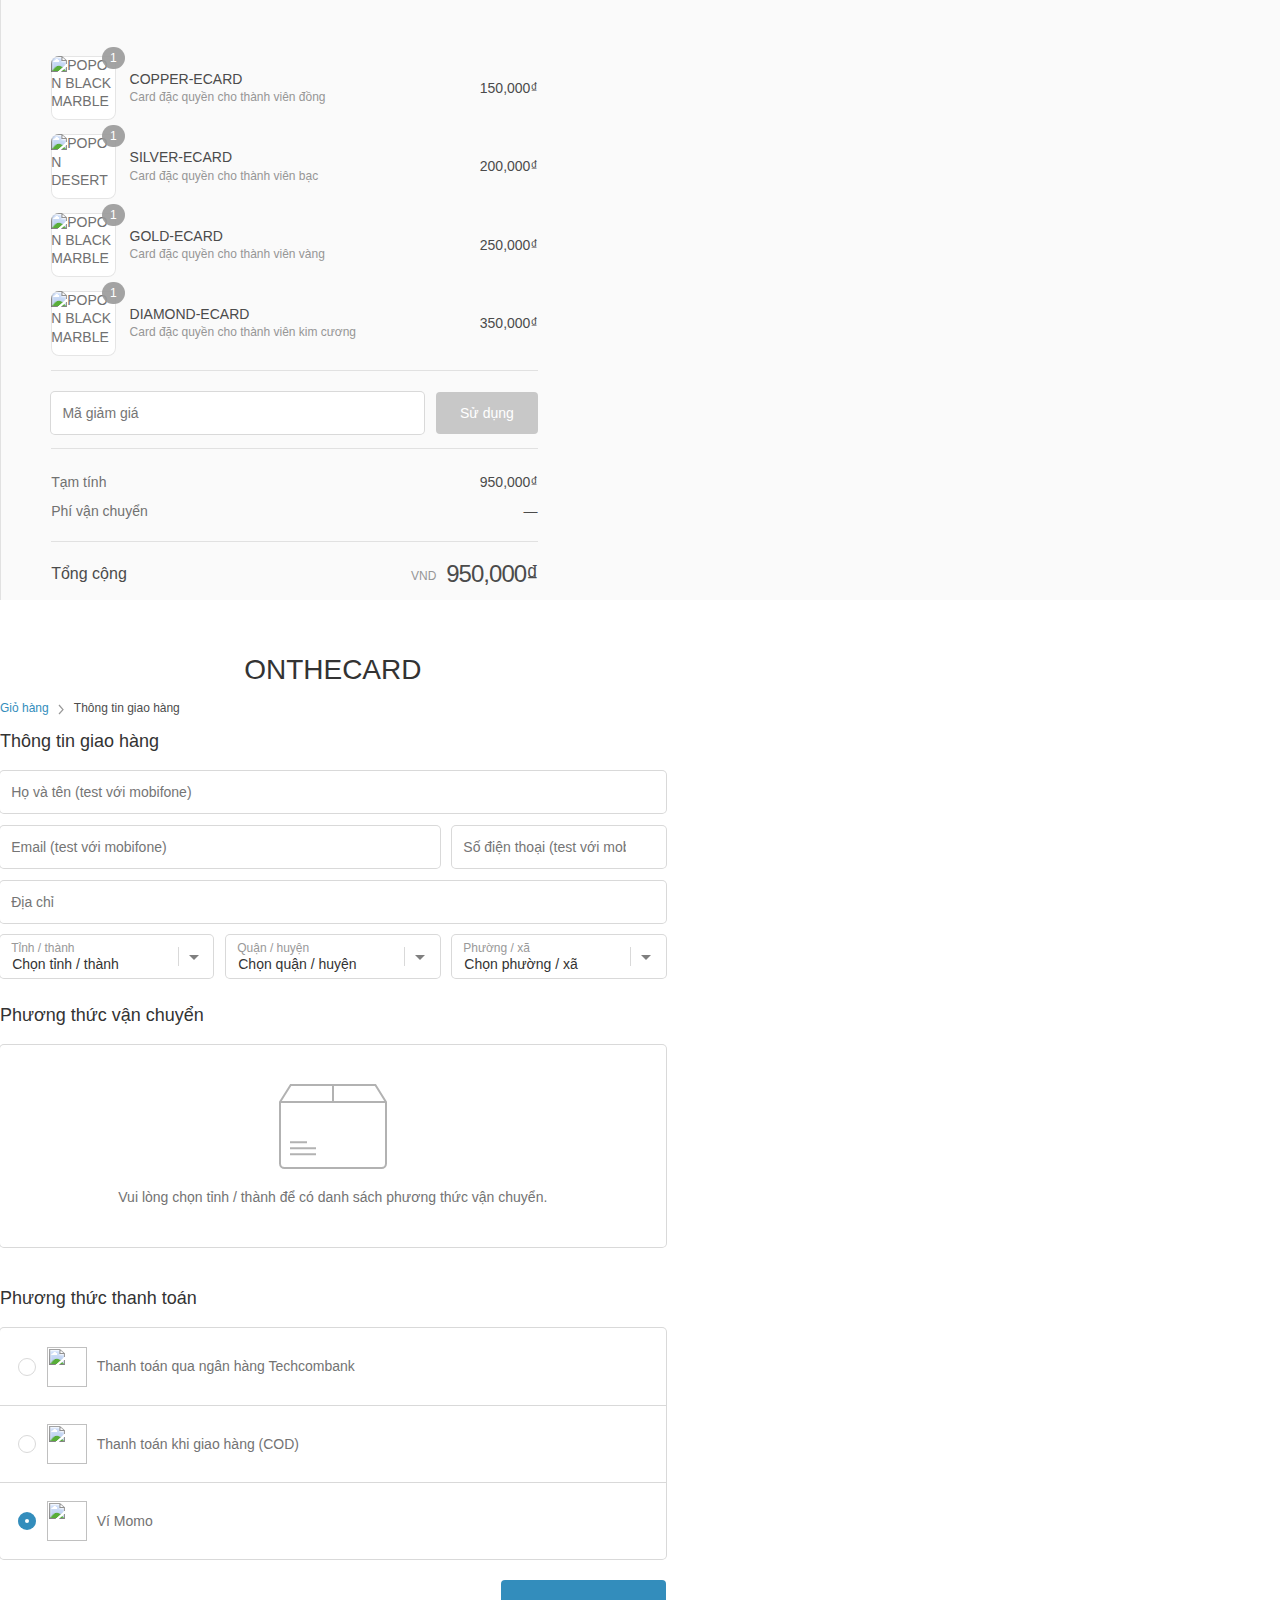
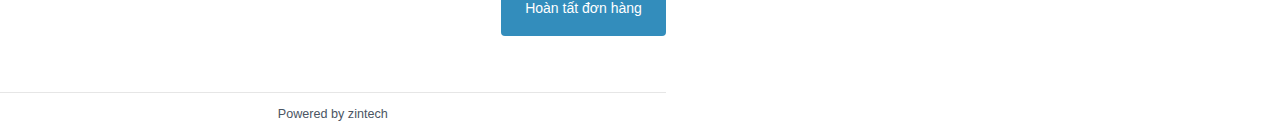
==== commit 67c8e30a: "fix checkout left form" ====
--- a/index.html
+++ b/index.html
@@ -41,23 +41,22 @@
                                                 <div class="product-thumbnail">
                                                     <div class="product-thumbnail-wrapper">
                                                         <img class="product-thumbnail-image" alt="POPON BLACK MARBLE"
-                                                            src="//product.hstatic.net/200000281647/product/black_marble_1e0c29faa4384630a6b48fd1dfd47309_small.png">
+                                                            src="https://loyaltycard.zintech.vn/images/copper-member.png">
                                                     </div>
                                                     <span class="product-thumbnail-quantity" aria-hidden="true">1</span>
                                                 </div>
                                             </td>
                                             <td class="product-description">
-                                                <span class="product-description-name order-summary-emphasis">POPON
-                                                    BLACK MARBLE</span>
+                                                <span class="product-description-name order-summary-emphasis">COPPER-ECARD</span>
 
                                                 <span class="product-description-variant order-summary-small-text">
-                                                    Nhãn Dán Thông Minh POPON - Đá Hoa Đen
+                                                    Card đặc quyền cho thành viên đồng
                                                 </span>
 
                                             </td>
                                             <td class="product-quantity visually-hidden">1</td>
                                             <td class="product-price">
-                                                <span class="order-summary-emphasis">199,000₫</span>
+                                                <span class="order-summary-emphasis">150,000₫</span>
                                             </td>
                                         </tr>
 
@@ -66,23 +65,68 @@
                                                 <div class="product-thumbnail">
                                                     <div class="product-thumbnail-wrapper">
                                                         <img class="product-thumbnail-image" alt="POPON DESERT"
-                                                            src="//product.hstatic.net/200000281647/product/desert_99a3c20736924f89881367c50bf96295_small.png">
+                                                            src="https://loyaltycard.zintech.vn/images/silver-member.png">
                                                     </div>
                                                     <span class="product-thumbnail-quantity" aria-hidden="true">1</span>
                                                 </div>
                                             </td>
                                             <td class="product-description">
-                                                <span class="product-description-name order-summary-emphasis">POPON
-                                                    DESERT</span>
+                                                <span class="product-description-name order-summary-emphasis">SILVER-ECARD</span>
 
                                                 <span class="product-description-variant order-summary-small-text">
-                                                    Nhãn Dán Thông Minh POPON - Sa Mạc
+                                                    Card đặc quyền cho thành viên bạc
                                                 </span>
 
                                             </td>
                                             <td class="product-quantity visually-hidden">1</td>
                                             <td class="product-price">
-                                                <span class="order-summary-emphasis">189,000₫</span>
+                                                <span class="order-summary-emphasis">200,000₫</span>
+                                            </td>
+                                        </tr>
+                                        <tr class="product" data-product-id="1031886211" data-variant-id="1069695980">
+                                            <td class="product-image">
+                                                <div class="product-thumbnail">
+                                                    <div class="product-thumbnail-wrapper">
+                                                        <img class="product-thumbnail-image" alt="POPON BLACK MARBLE"
+                                                            src="https://loyaltycard.zintech.vn/images/gold-member.png">
+                                                    </div>
+                                                    <span class="product-thumbnail-quantity" aria-hidden="true">1</span>
+                                                </div>
+                                            </td>
+                                            <td class="product-description">
+                                                <span class="product-description-name order-summary-emphasis">GOLD-ECARD</span>
+
+                                                <span class="product-description-variant order-summary-small-text">
+                                                    Card đặc quyền cho thành viên vàng
+                                                </span>
+
+                                            </td>
+                                            <td class="product-quantity visually-hidden">1</td>
+                                            <td class="product-price">
+                                                <span class="order-summary-emphasis">250,000₫</span>
+                                            </td>
+                                        </tr>
+                                        <tr class="product" data-product-id="1031886211" data-variant-id="1069695980">
+                                            <td class="product-image">
+                                                <div class="product-thumbnail">
+                                                    <div class="product-thumbnail-wrapper">
+                                                        <img class="product-thumbnail-image" alt="POPON BLACK MARBLE"
+                                                            src="https://loyaltycard.zintech.vn/images/diamond-member.png">
+                                                    </div>
+                                                    <span class="product-thumbnail-quantity" aria-hidden="true">1</span>
+                                                </div>
+                                            </td>
+                                            <td class="product-description">
+                                                <span class="product-description-name order-summary-emphasis">DIAMOND-ECARD</span>
+
+                                                <span class="product-description-variant order-summary-small-text">
+                                                    Card đặc quyền cho thành viên kim cương
+                                                </span>
+
+                                            </td>
+                                            <td class="product-quantity visually-hidden">1</td>
+                                            <td class="product-price">
+                                                <span class="order-summary-emphasis">350,000₫</span>
                                             </td>
                                         </tr>
 
@@ -133,7 +177,7 @@
                                             <td class="total-line-price">
                                                 <span class="order-summary-emphasis"
                                                     data-checkout-subtotal-price-target="38800000">
-                                                    388,000₫
+                                                    950,000₫
                                                 </span>
                                             </td>
                                         </tr>
@@ -160,7 +204,7 @@
                                                 <span class="payment-due-currency">VND</span>
                                                 <span class="payment-due-price"
                                                     data-checkout-payment-due-target="38800000">
-                                                    388,000₫
+                                                    950,000₫
                                                 </span>
                                                 <span class="checkout_version" display:none=""
                                                     data_checkout_version="27">
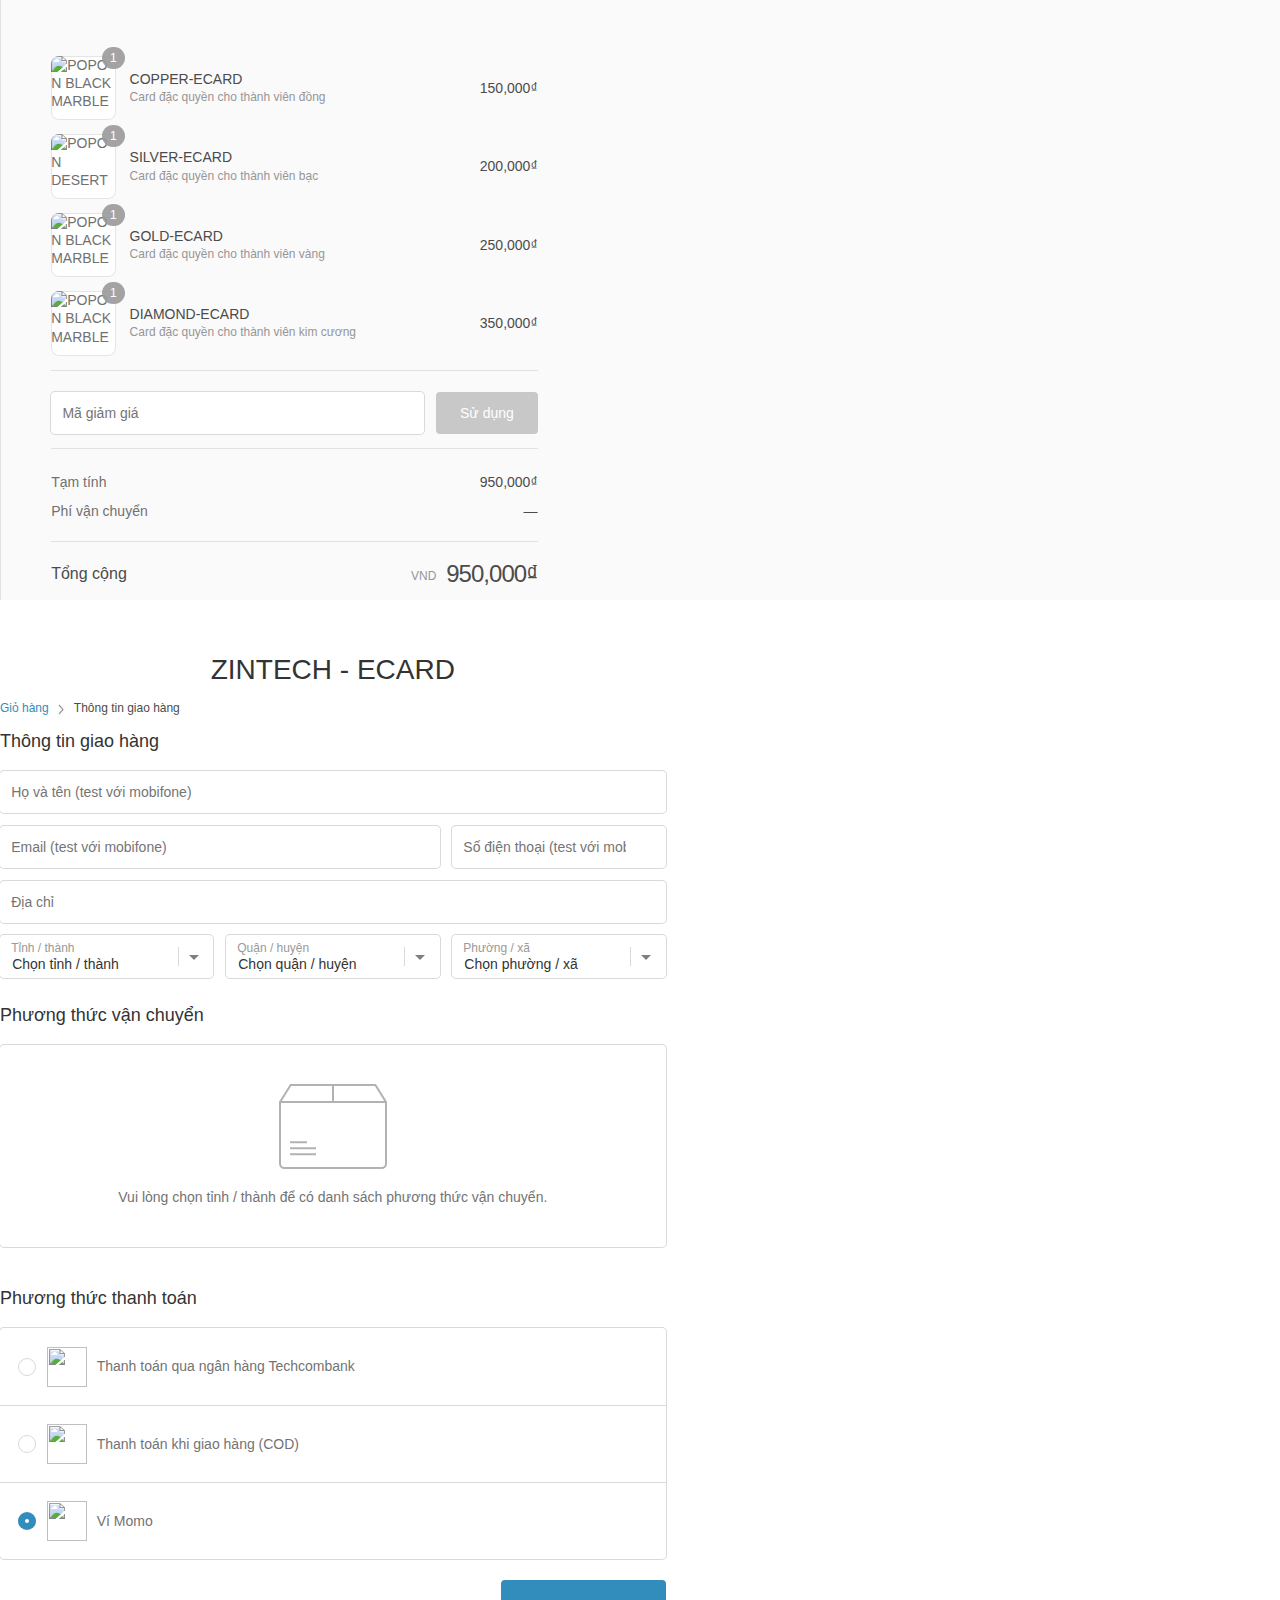
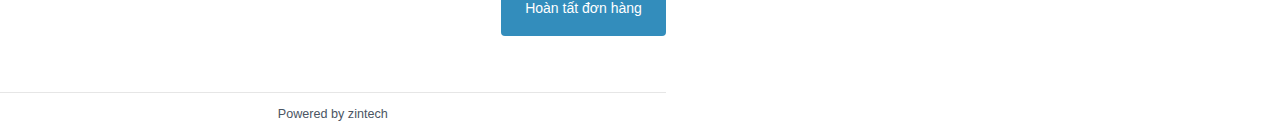
==== commit b0ab9add: "fix logo title" ====
--- a/index.html
+++ b/index.html
@@ -17,8 +17,8 @@
 <body>
     <div class="content">
 
-        <div class="wrap d-flex justify-content-between">
-            <div class="sidebar">
+        <div class="wrap row">
+            <div class="sidebar col-12">
                 <div class="sidebar-content">
                     <div class="order-summary order-summary-is-collapsed">
                         <h2 class="visually-hidden">Thông tin đơn hàng</h2>
@@ -218,12 +218,12 @@
                     </div>
                 </div>
             </div>
-            <div class="main">
+            <div class="main col-12">
                 <div class="main-header">
 
-                    <a href="/" class="logo">
-
-                        <h1 class="logo-text">ONTHECARD</h1>
+                    <a href="https://zintech.vn/" class="logo">
+
+                        <h1 class="logo-text">ZINTECH - ECARD</h1>
 
                     </a>
 
@@ -299,10 +299,6 @@
                                 <g> </g>
                             </svg> <span></span></p>
                     </div>
-                    <script>
-                        $("html, body").animate({ scrollTop: 0 }, "slow");
-                    </script>
-
 
                     <div class="step">
 
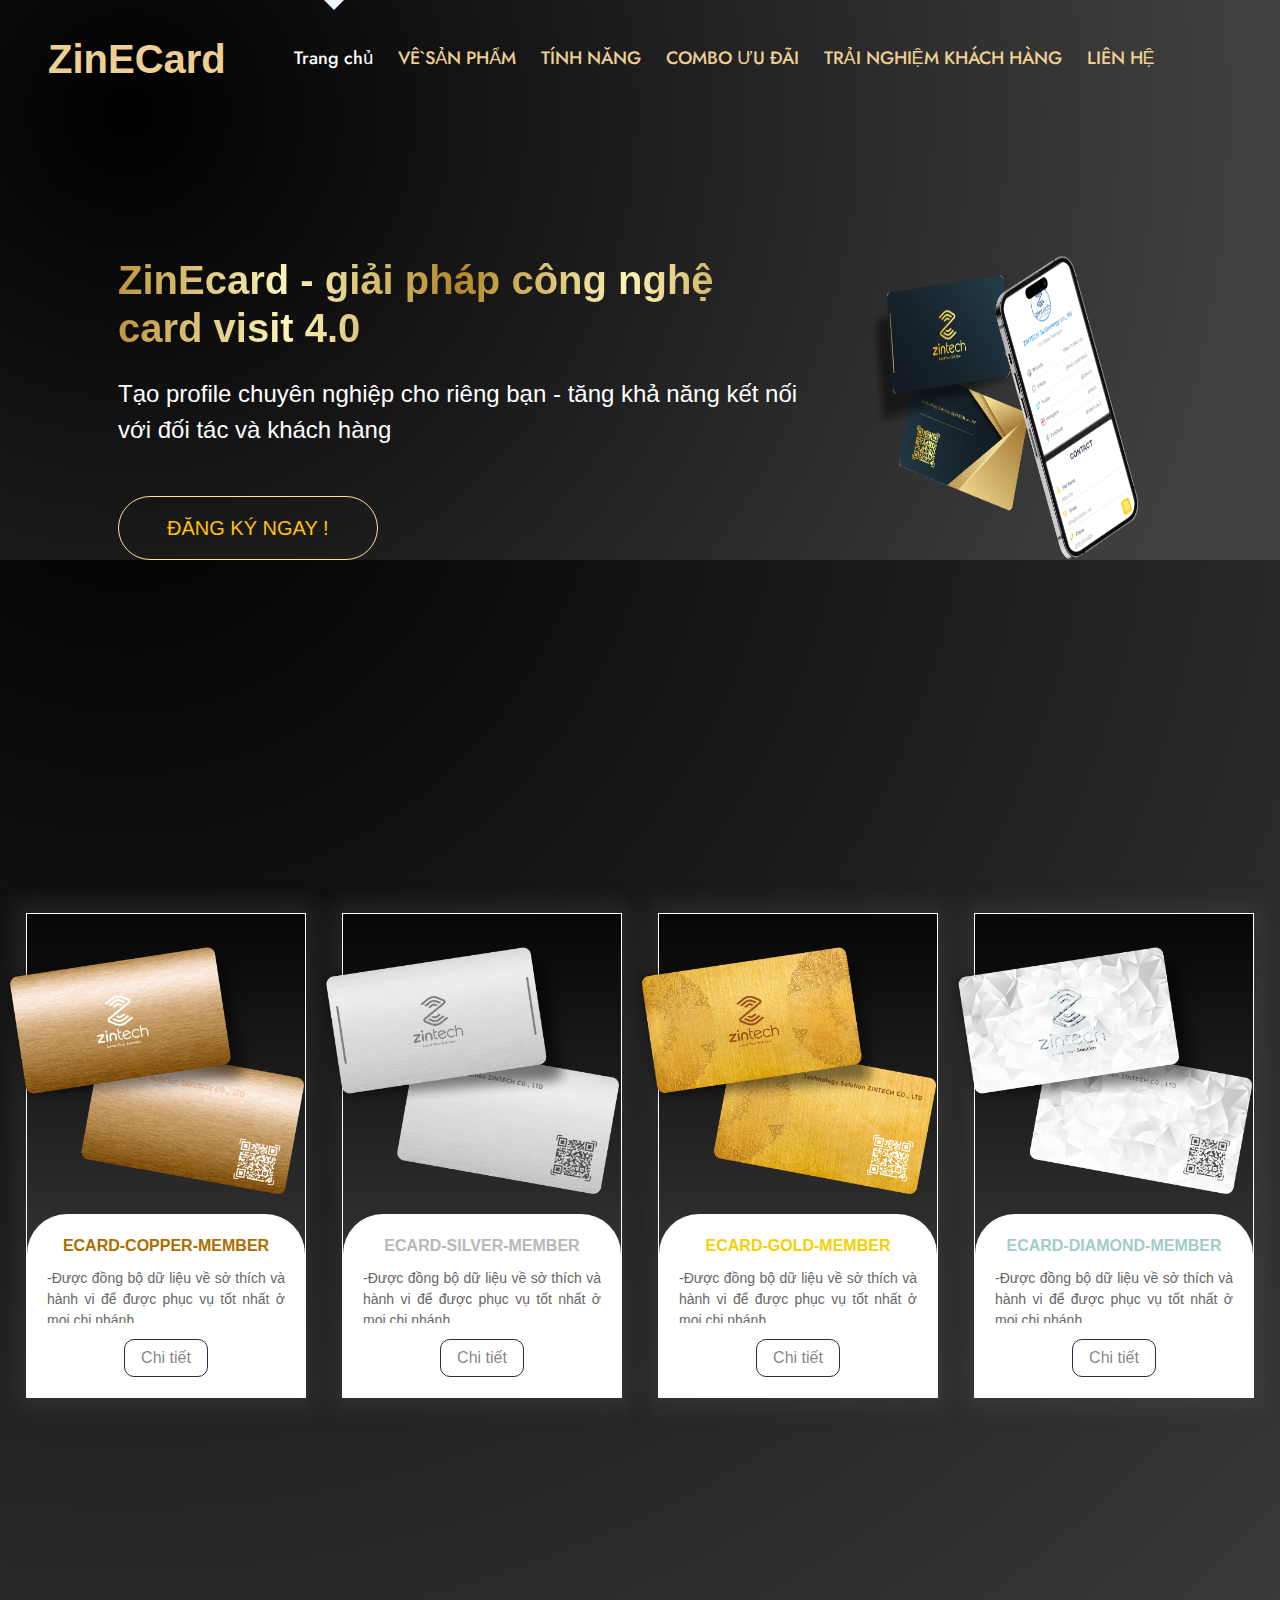
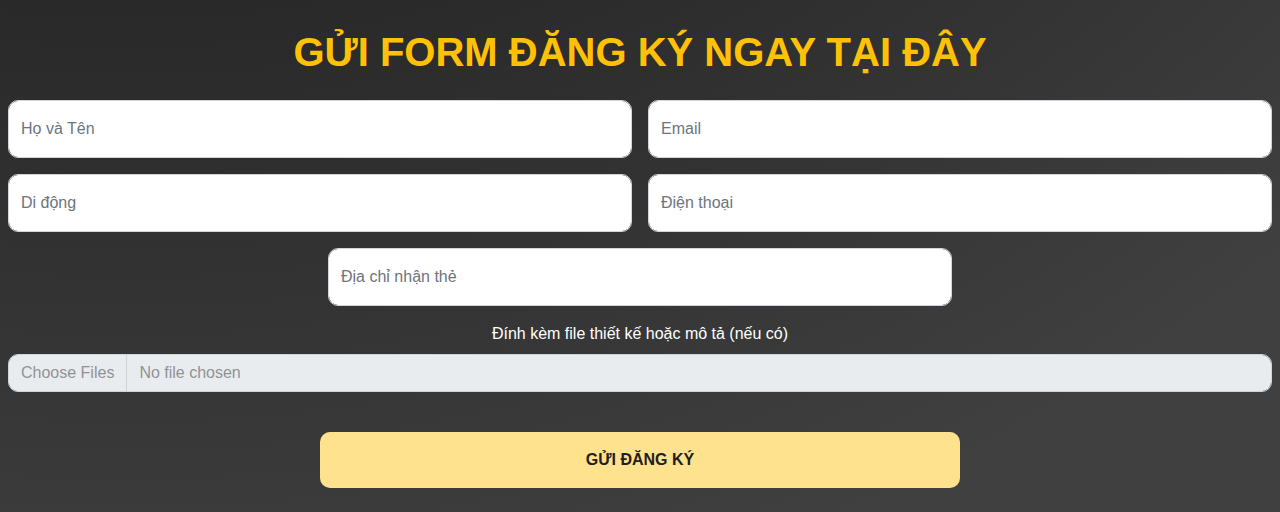
==== commit 592a34e9: "add feature and register" ====
--- a/index.html
+++ b/index.html
@@ -1,914 +1,373 @@
-<!doctype html>
+<!DOCTYPE html>
 <html lang="en">
 
 <head>
-    <title>Title</title>
-    <!-- Required meta tags -->
     <meta charset="utf-8">
-    <meta name="viewport" content="width=device-width, initial-scale=1, shrink-to-fit=no">
-
-    <!-- Bootstrap CSS v5.2.1 -->
-    <link href="https://cdn.jsdelivr.net/npm/bootstrap@5.2.1/dist/css/bootstrap.min.css" rel="stylesheet"
-        integrity="sha384-iYQeCzEYFbKjA/T2uDLTpkwGzCiq6soy8tYaI1GyVh/UjpbCx/TYkiZhlZB6+fzT" crossorigin="anonymous">
-    <script type="text/javascript" src="https://smtpjs.com/v3/smtp.js"></script>
-    <link rel="stylesheet" href="./style.css">
+    <title>ZinECard - Card visit 4.0</title>
+    <meta content="width=device-width, initial-scale=1.0" name="viewport">
+    <meta content="" name="keywords">
+    <meta content="" name="description">
+
+    <!-- Favicon -->
+    <link href="img/favicon.ico" rel="icon">
+
+    <!-- Google Web Fonts -->
+    <link rel="preconnect" href="https://fonts.googleapis.com">
+    <link rel="preconnect" href="https://fonts.gstatic.com" crossorigin>
+    <link href="https://fonts.googleapis.com/css2?family=Heebo:wght@400;500&family=Jost:wght@500;600;700&display=swap"
+        rel="stylesheet">
+
+    <!-- Icon Font Stylesheet -->
+    <link href="https://cdnjs.cloudflare.com/ajax/libs/font-awesome/5.10.0/css/all.min.css" rel="stylesheet">
+    <link href="https://cdn.jsdelivr.net/npm/bootstrap-icons@1.4.1/font/bootstrap-icons.css" rel="stylesheet">
+
+    <!-- Libraries Stylesheet -->
+    <link href="lib/animate/animate.min.css" rel="stylesheet">
+    <link href="lib/owlcarousel/assets/owl.carousel.min.css" rel="stylesheet">
+
+    <!-- Customized Bootstrap Stylesheet -->
+    <link href="css/bootstrap.min.css" rel="stylesheet">
+
+    <!-- Template Stylesheet -->
+    <link href="css/index.css" rel="stylesheet">
 </head>
 
-<body>
-    <div class="content">
-
-        <div class="wrap row">
-            <div class="sidebar col-12">
-                <div class="sidebar-content">
-                    <div class="order-summary order-summary-is-collapsed">
-                        <h2 class="visually-hidden">Thông tin đơn hàng</h2>
-                        <div class="order-summary-sections">
-                            <div class="order-summary-section order-summary-section-product-list"
-                                data-order-summary-section="line-items">
-                                <table class="product-table">
-                                    <thead>
-                                        <tr>
-                                            <th scope="col"><span class="visually-hidden">Hình ảnh</span></th>
-                                            <th scope="col"><span class="visually-hidden">Mô tả</span></th>
-                                            <th scope="col"><span class="visually-hidden">Số lượng</span></th>
-                                            <th scope="col"><span class="visually-hidden">Giá</span></th>
-                                        </tr>
-                                    </thead>
-                                    <tbody>
-
-                                        <tr class="product" data-product-id="1031886211" data-variant-id="1069695980">
-                                            <td class="product-image">
-                                                <div class="product-thumbnail">
-                                                    <div class="product-thumbnail-wrapper">
-                                                        <img class="product-thumbnail-image" alt="POPON BLACK MARBLE"
-                                                            src="https://loyaltycard.zintech.vn/images/copper-member.png">
-                                                    </div>
-                                                    <span class="product-thumbnail-quantity" aria-hidden="true">1</span>
-                                                </div>
-                                            </td>
-                                            <td class="product-description">
-                                                <span class="product-description-name order-summary-emphasis">COPPER-ECARD</span>
-
-                                                <span class="product-description-variant order-summary-small-text">
-                                                    Card đặc quyền cho thành viên đồng
-                                                </span>
-
-                                            </td>
-                                            <td class="product-quantity visually-hidden">1</td>
-                                            <td class="product-price">
-                                                <span class="order-summary-emphasis">150,000₫</span>
-                                            </td>
-                                        </tr>
-
-                                        <tr class="product" data-product-id="1038208971" data-variant-id="1083673853">
-                                            <td class="product-image">
-                                                <div class="product-thumbnail">
-                                                    <div class="product-thumbnail-wrapper">
-                                                        <img class="product-thumbnail-image" alt="POPON DESERT"
-                                                            src="https://loyaltycard.zintech.vn/images/silver-member.png">
-                                                    </div>
-                                                    <span class="product-thumbnail-quantity" aria-hidden="true">1</span>
-                                                </div>
-                                            </td>
-                                            <td class="product-description">
-                                                <span class="product-description-name order-summary-emphasis">SILVER-ECARD</span>
-
-                                                <span class="product-description-variant order-summary-small-text">
-                                                    Card đặc quyền cho thành viên bạc
-                                                </span>
-
-                                            </td>
-                                            <td class="product-quantity visually-hidden">1</td>
-                                            <td class="product-price">
-                                                <span class="order-summary-emphasis">200,000₫</span>
-                                            </td>
-                                        </tr>
-                                        <tr class="product" data-product-id="1031886211" data-variant-id="1069695980">
-                                            <td class="product-image">
-                                                <div class="product-thumbnail">
-                                                    <div class="product-thumbnail-wrapper">
-                                                        <img class="product-thumbnail-image" alt="POPON BLACK MARBLE"
-                                                            src="https://loyaltycard.zintech.vn/images/gold-member.png">
-                                                    </div>
-                                                    <span class="product-thumbnail-quantity" aria-hidden="true">1</span>
-                                                </div>
-                                            </td>
-                                            <td class="product-description">
-                                                <span class="product-description-name order-summary-emphasis">GOLD-ECARD</span>
-
-                                                <span class="product-description-variant order-summary-small-text">
-                                                    Card đặc quyền cho thành viên vàng
-                                                </span>
-
-                                            </td>
-                                            <td class="product-quantity visually-hidden">1</td>
-                                            <td class="product-price">
-                                                <span class="order-summary-emphasis">250,000₫</span>
-                                            </td>
-                                        </tr>
-                                        <tr class="product" data-product-id="1031886211" data-variant-id="1069695980">
-                                            <td class="product-image">
-                                                <div class="product-thumbnail">
-                                                    <div class="product-thumbnail-wrapper">
-                                                        <img class="product-thumbnail-image" alt="POPON BLACK MARBLE"
-                                                            src="https://loyaltycard.zintech.vn/images/diamond-member.png">
-                                                    </div>
-                                                    <span class="product-thumbnail-quantity" aria-hidden="true">1</span>
-                                                </div>
-                                            </td>
-                                            <td class="product-description">
-                                                <span class="product-description-name order-summary-emphasis">DIAMOND-ECARD</span>
-
-                                                <span class="product-description-variant order-summary-small-text">
-                                                    Card đặc quyền cho thành viên kim cương
-                                                </span>
-
-                                            </td>
-                                            <td class="product-quantity visually-hidden">1</td>
-                                            <td class="product-price">
-                                                <span class="order-summary-emphasis">350,000₫</span>
-                                            </td>
-                                        </tr>
-
-                                    </tbody>
-                                </table>
-                            </div>
-
-                            <div class="order-summary-section order-summary-section-discount"
-                                data-order-summary-section="discount">
-                                <form id="form_discount_add" accept-charset="UTF-8" method="post">
-                                    <input name="utf8" type="hidden" value="✓">
-                                    <div class="fieldset">
-                                        <div class="field  ">
-                                            <div class="field-input-btn-wrapper">
-                                                <div class="field-input-wrapper">
-                                                    <label class="field-label" for="discount.code">Mã giảm giá</label>
-                                                    <input placeholder="Mã giảm giá" class="field-input"
-                                                        data-discount-field="true" autocomplete="false"
-                                                        autocapitalize="off" spellcheck="false" size="30" type="text"
-                                                        id="discount.code" name="discount.code" value="">
-                                                </div>
-                                                <button type="submit"
-                                                    class="field-input-btn btn btn-default btn-disabled">
-                                                    <span class="btn-content">Sử dụng</span>
-                                                    <i class="btn-spinner icon icon-button-spinner"></i>
-                                                </button>
-                                            </div>
-
-                                        </div>
-                                    </div>
-                                </form>
-                            </div>
-
-
-
-                            <div class="order-summary-section order-summary-section-total-lines payment-lines"
-                                data-order-summary-section="payment-lines">
-                                <table class="total-line-table">
-                                    <thead>
-                                        <tr>
-                                            <th scope="col"><span class="visually-hidden">Mô tả</span></th>
-                                            <th scope="col"><span class="visually-hidden">Giá</span></th>
-                                        </tr>
-                                    </thead>
-                                    <tbody>
-                                        <tr class="total-line total-line-subtotal">
-                                            <td class="total-line-name">Tạm tính</td>
-                                            <td class="total-line-price">
-                                                <span class="order-summary-emphasis"
-                                                    data-checkout-subtotal-price-target="38800000">
-                                                    950,000₫
-                                                </span>
-                                            </td>
-                                        </tr>
-
-
-                                        <tr class="total-line total-line-shipping">
-                                            <td class="total-line-name">Phí vận chuyển</td>
-                                            <td class="total-line-price">
-                                                <span class="order-summary-emphasis"
-                                                    data-checkout-total-shipping-target="0">
-
-                                                    —
-
-                                                </span>
-                                            </td>
-                                        </tr>
-                                    </tbody>
-                                    <tfoot class="total-line-table-footer">
-                                        <tr class="total-line">
-                                            <td class="total-line-name payment-due-label">
-                                                <span class="payment-due-label-total">Tổng cộng</span>
-                                            </td>
-                                            <td class="total-line-name payment-due">
-                                                <span class="payment-due-currency">VND</span>
-                                                <span class="payment-due-price"
-                                                    data-checkout-payment-due-target="38800000">
-                                                    950,000₫
-                                                </span>
-                                                <span class="checkout_version" display:none=""
-                                                    data_checkout_version="27">
-                                                </span>
-                                            </td>
-                                        </tr>
-                                    </tfoot>
-                                </table>
-                            </div>
-                        </div>
-                    </div>
-                </div>
-            </div>
-            <div class="main col-12">
-                <div class="main-header">
-
-                    <a href="https://zintech.vn/" class="logo">
-
-                        <h1 class="logo-text">ZINTECH - ECARD</h1>
-
-                    </a>
-
-                    <style>
-                        a.logo {
-                            display: block;
-                        }
-
-                        .logo-cus {
-                            width: 100%;
-                            padding: 15px 0;
-                            text-align: center;
-                        }
-
-                        .logo-cus img {
-                            max-height: 4.2857142857em
-                        }
-
-                        .logo-text {
-                            text-align: center;
-                        }
-
-                        @media (max-width: 767px) {
-                            .banner a {
-                                display: block;
-                            }
-                        }
-                    </style>
-
-
-                    <ul class="breadcrumb">
-                        <li class="breadcrumb-item">
-                            <a href="/cart">Giỏ hàng</a>
-                        </li>
-
-                        <li class="breadcrumb-item breadcrumb-item-current">
-                            Thông tin giao hàng
-                        </li>
-
-                    </ul>
-
-                </div>
-                <div class="main-content">
-
-
-                    <div id="checkout_order_information_changed_error_message" class="hidden"
-                        style="margin-bottom:15px">
-
-
-
-                        <p class="field-message field-message-error alert alert-danger"><svg x="0px" y="0px"
-                                viewBox="0 0 286.054 286.054" style="enable-background:new 0 0 286.054 286.054;"
-                                xml:space="preserve">
-                                <g>
-                                    <path style="fill:#E2574C;"
-                                        d="M143.027,0C64.04,0,0,64.04,0,143.027c0,78.996,64.04,143.027,143.027,143.027 c78.996,0,143.027-64.022,143.027-143.027C286.054,64.04,222.022,0,143.027,0z M143.027,259.236 c-64.183,0-116.209-52.026-116.209-116.209S78.844,26.818,143.027,26.818s116.209,52.026,116.209,116.209 S207.21,259.236,143.027,259.236z M143.036,62.726c-10.244,0-17.995,5.346-17.995,13.981v79.201c0,8.644,7.75,13.972,17.995,13.972 c9.994,0,17.995-5.551,17.995-13.972V76.707C161.03,68.277,153.03,62.726,143.036,62.726z M143.036,187.723 c-9.842,0-17.852,8.01-17.852,17.86c0,9.833,8.01,17.843,17.852,17.843s17.843-8.01,17.843-17.843 C160.878,195.732,152.878,187.723,143.036,187.723z">
-                                    </path>
-                                </g>
-                                <g> </g>
-                                <g> </g>
-                                <g> </g>
-                                <g> </g>
-                                <g> </g>
-                                <g> </g>
-                                <g> </g>
-                                <g> </g>
-                                <g> </g>
-                                <g> </g>
-                                <g> </g>
-                                <g> </g>
-                                <g> </g>
-                                <g> </g>
-                                <g> </g>
-                            </svg> <span></span></p>
-                    </div>
-
-                    <div class="step">
-
-                        <div class="step-sections steps-onepage" step="1">
-
-
-
-                            <div class="section">
-                                <div class="section-header">
-                                    <h2 class="section-title">Thông tin giao hàng</h2>
-                                </div>
-                                <div class="section-content section-customer-information no-mb">
-
-
-
-                                    <div class="fieldset">
-
-
-                                        <div class="field field-required  ">
-                                            <div class="field-input-wrapper">
-                                                <label class="field-label" for="billing_address_full_name">Họ và
-                                                    tên</label>
-                                                <input placeholder="Họ và tên (test với mobifone)" autocapitalize="off" spellcheck="false"
-                                                    class="field-input" size="30" type="text"
-                                                    id="billing_address_full_name">
-                                            </div>
-
-                                        </div>
-
-
-
-                                        <div class="field  field-two-thirds  ">
-                                            <div class="field-input-wrapper">
-                                                <label class="field-label" for="checkout_user_email">Email</label>
-                                                <input placeholder="Email (test với mobifone)" autocapitalize="off"
-                                                    spellcheck="false" class="field-input" size="30" type="email"
-                                                    id="checkout_user_email">
-                                            </div>
-
-                                        </div>
-
-
-
-                                        <div class="field field-required field-third  ">
-                                            <div class="field-input-wrapper">
-                                                <label class="field-label" for="billing_address_phone">Số điện
-                                                    thoại</label>
-                                                <input autocomplete="false" placeholder="Số điện thoại (test với mobifone)"
-                                                    autocapitalize="off" spellcheck="false" class="field-input"
-                                                    size="30" maxlength="15" type="tel" id="billing_address_phone">
-                                            </div>
-
-                                        </div>
-
-
+<body data-bs-spy="scroll" data-bs-target=".navbar" data-bs-offset="51">
+    <div class="container-xxl bg-white p-0">
+        <!-- Spinner Start -->
+        <div id="spinner"
+            class="show bg-white position-fixed translate-middle w-100 vh-100 top-50 start-50 d-flex align-items-center justify-content-center">
+            <div class="spinner-grow text-primary" style="width: 3rem; height: 3rem;" role="status">
+                <span class="sr-only">Loading...</span>
+            </div>
+        </div>
+        <!-- Spinner End -->
+
+
+        <!-- Navbar & Hero Start -->
+        <div class="container-xxl position-relative p-0" id="home">
+            <nav class="navbar navbar-expand-lg navbar-light px-4 px-lg-5 py-3 py-lg-0">
+                <a href="" class="navbar-brand p-0">
+                    <h1 class="m-0">ZinECard</h1>
+                    <!-- <img src="img/logo.png" alt="Logo"> -->
+                </a>
+                <button class="navbar-toggler" type="button" data-bs-toggle="collapse" data-bs-target="#navbarCollapse">
+                    <span class="fa fa-bars"></span>
+                </button>
+                <div class="collapse navbar-collapse" id="navbarCollapse">
+                    <div class="navbar-nav mx-auto py-0">
+                        <a href="#home" class="nav-item nav-link active">Trang chủ</a>
+                        <a href="#about" class="nav-item nav-link">VỀ SẢN PHẨM</a>
+                        <a href="#feature" class="nav-item nav-link">TÍNH NĂNG</a>
+                        <a href="#pricing" class="nav-item nav-link">COMBO ƯU ĐÃI</a>
+                        <a href="#review" class="nav-item nav-link">TRẢI NGHIỆM KHÁCH HÀNG</a>
+                        <a href="#contact" class="nav-item nav-link">LIÊN HỆ</a>
+                    </div>
+                    <!-- <a href="" class="btn btn-primary-gradient rounded-pill py-2 px-4 ms-3 d-none d-lg-block">Start Free Trial</a> -->
+                </div>
+            </nav>
+
+            <div class="container-xxl bg-primary hero-header">
+                <div class="container px-lg-5">
+                    <div class="row g-5">
+                        <div class="col-lg-8 text-center px-4 text-lg-start">
+                            <h1 class="text-gradient mb-4 animated slideInDown">ZinEcard - giải pháp công nghệ card
+                                visit
+                                4.0</h1>
+                            <p class="text-white pb-5 fs-4 animated slideInDown">
+                                Tạo profile chuyên nghiệp cho riêng bạn - tăng khả năng kết nối với đối tác và khách
+                                hàng
+                            </p>
+                            <a href="#registerEcard"
+                                class="btn btn-warning text-warning bg-transparent fs-5 py-sm-3 px-5 py-3 px-sm-5 me-3 rounded-pill animated fadeInUp">
+                                ĐĂNG KÝ NGAY !
+                            </a>
+                            <!-- <a href="" class="btn btn-secondary-gradient py-sm-3 px-4 px-sm-5 rounded-pill animated slideInRight">Contact Us</a> -->
+                        </div>
+                        <div class="col-lg-4 d-flex justify-content-center justify-content-lg-end wow fadeInUp"
+                            data-wow-delay="0.3s">
+                            <!-- <div class="owl-carousel screenshot-carousel">
+                                <img class="img-fluid" src="img/screenshot-1.png" alt="">
+                                <img class="img-fluid" src="img/screenshot-2.png" alt="">
+                                <img class="img-fluid" src="img/screenshot-3.png" alt="">
+                                <img class="img-fluid" src="img/screenshot-4.png" alt="">
+                                <img class="img-fluid" src="img/screenshot-5.png" alt="">
+                            </div> -->
+                            <img class="px-4" src="./img/header_banner.png" alt="hero_banner" width="100%">
+                        </div>
+                    </div>
+                </div>
+            </div>
+        </div>
+        <!-- Navbar & Hero End -->
+
+
+        <!-- About Start -->
+        <!-- <div class="container-xxl py-5" id="about">
+            <div class="container py-5 px-lg-5">
+                <div class="row g-5 align-items-center">
+                    <div class="col-lg-6 wow fadeInUp" data-wow-delay="0.1s">
+                        <h5 class="text-primary-gradient fw-medium">About App</h5>
+                        <h1 class="mb-4">#1 App For Your Fitness</h1>
+                        <p class="mb-4">Diam dolor diam ipsum et tempor sit. Aliqu diam amet diam et eos labore. Clita
+                            erat ipsum et lorem et sit, sed stet no labore lorem sit clita duo justo eirmod magna dolore
+                            erat amet</p>
+                        <div class="row g-4 mb-4">
+                            <div class="col-sm-6 wow fadeIn" data-wow-delay="0.5s">
+                                <div class="d-flex">
+                                    <i class="fa fa-cogs fa-2x text-primary-gradient flex-shrink-0 mt-1"></i>
+                                    <div class="ms-3">
+                                        <h2 class="mb-0" data-toggle="counter-up">1234</h2>
+                                        <p class="text-primary-gradient mb-0">Active Install</p>
                                     </div>
                                 </div>
-                                <div class="section-content">
-                                    <div class="fieldset">
-
-                                        <form autocomplete="off" id="form_update_shipping_method" class="field default"
-                                            accept-charset="UTF-8" method="post">
-                                            <input name="utf8" type="hidden" value="✓">
-                                            <div class="content-box mt0">
-
-                                                <div id="form_update_location_customer_shipping"
-                                                    class="order-checkout__loading radio-wrapper content-box-row content-box-row-padding content-box-row-secondary "
-                                                    for="customer_pick_at_location_false">
-                                                    <input name="utf8" type="hidden" value="✓">
-                                                    <div class="order-checkout__loading--box">
-                                                        <div class="order-checkout__loading--circle"></div>
-                                                    </div>
-
-                                                    <div class="field field-required  ">
-                                                        <div class="field-input-wrapper">
-                                                            <label class="field-label"
-                                                                for="billing_address_address1">Địa chỉ</label>
-                                                            <input placeholder="Địa chỉ" autocapitalize="off"
-                                                                spellcheck="false" class="field-input" size="30"
-                                                                type="text" id="billing_address_address1"
-                                                                name="billing_address[address1]" value="">
-                                                        </div>
-
-                                                    </div>
-
-
-
-                                                    <input name="selected_customer_shipping_country" type="hidden"
-                                                        value="">
-                                                    <input name="selected_customer_shipping_province" type="hidden"
-                                                        value="">
-                                                    <input name="selected_customer_shipping_district" type="hidden"
-                                                        value="">
-                                                    <input name="selected_customer_shipping_ward" type="hidden"
-                                                        value="">
-
-                                                    <div
-                                                        class="field field-show-floating-label field-required field-third ">
-                                                        <div class="field-input-wrapper field-input-wrapper-select">
-                                                            <label class="field-label" for="customer_shipping_province">
-                                                                Tỉnh / thành </label>
-                                                            <select class="field-input" id="customer_shipping_province"
-                                                                name="customer_shipping_province">
-                                                                <option data-code="null" value="null" selected="">
-
-                                                                    Chọn tỉnh / thành </option>
-
-
-
-                                                                <option data-code="HC" value="50">Hồ Chí Minh</option>
-
-
-
-                                                                <option data-code="HI" value="1">Hà Nội</option>
-
-
-
-                                                                <option data-code="DA" value="32">Đà Nẵng</option>
-
-
-
-                                                                <option data-code="AG" value="57">An Giang</option>
-
-
-
-                                                                <option data-code="BV" value="49">Bà Rịa - Vũng Tàu
-                                                                </option>
-
-
-
-                                                                <option data-code="BI" value="47">Bình Dương</option>
-
-
-
-                                                                <option data-code="BP" value="45">Bình Phước</option>
-
-
-
-                                                                <option data-code="BU" value="39">Bình Thuận</option>
-
-
-
-                                                                <option data-code="BD" value="35">Bình Định</option>
-
-
-
-                                                                <option data-code="BL" value="62">Bạc Liêu</option>
-
-
-
-                                                                <option data-code="BG" value="15">Bắc Giang</option>
-
-
-
-                                                                <option data-code="BK" value="4">Bắc Kạn</option>
-
-
-
-                                                                <option data-code="BN" value="18">Bắc Ninh</option>
-
-
-
-                                                                <option data-code="BT" value="53">Bến Tre</option>
-
-
-
-                                                                <option data-code="CB" value="3">Cao Bằng</option>
-
-
-
-                                                                <option data-code="CM" value="63">Cà Mau</option>
-
-
-
-                                                                <option data-code="CN" value="59">Cần Thơ</option>
-
-
-
-                                                                <option data-code="GL" value="41">Gia Lai</option>
-
-
-
-                                                                <option data-code="HG" value="2">Hà Giang</option>
-
-
-
-                                                                <option data-code="HM" value="23">Hà Nam</option>
-
-
-
-                                                                <option data-code="HT" value="28">Hà Tĩnh</option>
-
-
-
-                                                                <option data-code="HO" value="11">Hòa Bình</option>
-
-
-
-                                                                <option data-code="HY" value="21">Hưng Yên</option>
-
-
-
-                                                                <option data-code="HD" value="19">Hải Dương</option>
-
-
-
-                                                                <option data-code="HP" value="20">Hải Phòng</option>
-
-
-
-                                                                <option data-code="HU" value="60">Hậu Giang</option>
-
-
-
-                                                                <option data-code="KH" value="37">Khánh Hòa</option>
-
-
-
-                                                                <option data-code="KG" value="58">Kiên Giang</option>
-
-
-
-                                                                <option data-code="KT" value="40">Kon Tum</option>
-
-
-
-                                                                <option data-code="LI" value="8">Lai Châu</option>
-
-
-
-                                                                <option data-code="LA" value="51">Long An</option>
-
-
-
-                                                                <option data-code="LO" value="6">Lào Cai</option>
-
-
-
-                                                                <option data-code="LD" value="44">Lâm Đồng</option>
-
-
-
-                                                                <option data-code="LS" value="13">Lạng Sơn</option>
-
-
-
-                                                                <option data-code="ND" value="24">Nam Định</option>
-
-
-
-                                                                <option data-code="NA" value="27">Nghệ An</option>
-
-
-
-                                                                <option data-code="NB" value="25">Ninh Bình</option>
-
-
-
-                                                                <option data-code="NT" value="38">Ninh Thuận</option>
-
-
-
-                                                                <option data-code="PT" value="16">Phú Thọ</option>
-
-
-
-                                                                <option data-code="PY" value="36">Phú Yên</option>
-
-
-
-                                                                <option data-code="QB" value="29">Quảng Bình</option>
-
-
-
-                                                                <option data-code="QM" value="33">Quảng Nam</option>
-
-
-
-                                                                <option data-code="QG" value="34">Quảng Ngãi</option>
-
-
-
-                                                                <option data-code="QN" value="14">Quảng Ninh</option>
-
-
-
-                                                                <option data-code="QT" value="30">Quảng Trị</option>
-
-
-
-                                                                <option data-code="ST" value="61">Sóc Trăng</option>
-
-
-
-                                                                <option data-code="SL" value="9">Sơn La</option>
-
-
-
-                                                                <option data-code="TH" value="26">Thanh Hóa</option>
-
-
-
-                                                                <option data-code="TB" value="22">Thái Bình</option>
-
-
-
-                                                                <option data-code="TY" value="12">Thái Nguyên</option>
-
-
-
-                                                                <option data-code="TT" value="31">Thừa Thiên Huế
-                                                                </option>
-
-
-
-                                                                <option data-code="TG" value="52">Tiền Giang</option>
-
-
-
-                                                                <option data-code="TV" value="54">Trà Vinh</option>
-
-
-
-                                                                <option data-code="TQ" value="5">Tuyên Quang</option>
-
-
-
-                                                                <option data-code="TN" value="46">Tây Ninh</option>
-
-
-
-                                                                <option data-code="VL" value="55">Vĩnh Long</option>
-
-
-
-                                                                <option data-code="VT" value="17">Vĩnh Phúc</option>
-
-
-
-                                                                <option data-code="YB" value="10">Yên Bái</option>
-
-
-
-                                                                <option data-code="DB" value="7">Điện Biên</option>
-
-
-
-                                                                <option data-code="DC" value="42">Đắk Lắk</option>
-
-
-
-                                                                <option data-code="DO" value="43">Đắk Nông</option>
-
-
-
-                                                                <option data-code="DN" value="48">Đồng Nai</option>
-
-
-
-                                                                <option data-code="DT" value="56">Đồng Tháp</option>
-
-
-
-                                                            </select>
-                                                        </div>
-
-
-                                                    </div>
-
-
-                                                    <div
-                                                        class="field field-show-floating-label field-required field-third ">
-                                                        <div class="field-input-wrapper field-input-wrapper-select">
-                                                            <label class="field-label"
-                                                                for="customer_shipping_district">Quận / huyện</label>
-                                                            <select class="field-input" id="customer_shipping_district"
-                                                                name="customer_shipping_district">
-                                                                <option data-code="null" value="null" selected="">Chọn
-                                                                    quận / huyện</option>
-
-                                                            </select>
-                                                        </div>
-
-                                                    </div>
-
-                                                    <div
-                                                        class="field field-show-floating-label field-required  field-third  ">
-                                                        <div class="field-input-wrapper field-input-wrapper-select">
-                                                            <label class="field-label"
-                                                                for="customer_shipping_ward">Phường / xã</label>
-                                                            <select class="field-input" id="customer_shipping_ward"
-                                                                name="customer_shipping_ward">
-                                                                <option data-code="null" value="null" selected="">Chọn
-                                                                    phường / xã</option>
-
-                                                            </select>
-                                                        </div>
-
-                                                    </div>
-
-
-
-                                                    <div id="div_location_country_not_vietnam"
-                                                        class="section-customer-information " style="display: none;">
-                                                        <div class="field field-two-thirds">
-                                                            <div class="field-input-wrapper">
-                                                                <label class="field-label"
-                                                                    for="billing_address_city">Thành phố</label>
-                                                                <input placeholder="Thành phố" autocapitalize="off"
-                                                                    spellcheck="false" class="field-input" size="30"
-                                                                    type="text" id="billing_address_city"
-                                                                    name="billing_address[city]" value="">
-                                                            </div>
-                                                        </div>
-                                                        <div class="field field-third">
-                                                            <div class="field-input-wrapper">
-                                                                <label class="field-label" for="billing_address_zip">Mã
-                                                                    bưu chính</label>
-                                                                <input placeholder="Mã bưu chính" autocapitalize="off"
-                                                                    spellcheck="false" class="field-input" size="30"
-                                                                    type="text" id="billing_address_zip"
-                                                                    name="billing_address[zip]" value="">
-                                                            </div>
-                                                        </div>
-                                                    </div>
-                                                </div>
-
-                                            </div>
-                                        </form>
-
+                            </div>
+                            <div class="col-sm-6 wow fadeIn" data-wow-delay="0.7s">
+                                <div class="d-flex">
+                                    <i class="fa fa-comments fa-2x text-secondary-gradient flex-shrink-0 mt-1"></i>
+                                    <div class="ms-3">
+                                        <h2 class="mb-0" data-toggle="counter-up">1234</h2>
+                                        <p class="text-secondary-gradient mb-0">Clients Reviews</p>
                                     </div>
-
                                 </div>
-                                <div id="change_pick_location_or_shipping">
-
-
-
-                                    <div id="section-shipping-rate">
-                                        <div class="section-header">
-                                            <h2 class="section-title">Phương thức vận chuyển</h2>
-                                        </div>
-                                        <div class="section-content">
-
-                                            <div class="content-box  blank-slate">
-                                                <i class="blank-slate-icon icon icon-closed-box "></i>
-                                                <p>Vui lòng chọn tỉnh / thành để có danh sách phương thức vận chuyển.
-                                                </p>
-                                            </div>
-
-                                        </div>
-                                    </div>
-
-                                    <div id="section-payment-method" class="section">
-                                        <div class="section-header">
-                                            <h2 class="section-title">Phương thức thanh toán</h2>
-                                        </div>
-                                        <div class="section-content">
-                                            <div class="content-box">
-
-
-
-                                                <div class="radio-wrapper content-box-row">
-                                                    <label class="radio-label" for="payment_method_id_1002720532">
-                                                        <div class="radio-input payment-method-checkbox">
-                                                            <input type-id="4" id="payment_method_id_1002720532"
-                                                                class="input-radio" name="payment_method_id"
-                                                                type="radio" value="1002720532">
-                                                        </div>
-                                                        <div class="radio-content-input">
-                                                            <img class="main-img"
-                                                                src="https://hstatic.net/0/0/global/design/seller/image/payment/other.svg?v=2">
-                                                            <div>
-                                                                <span class="radio-label-primary">Thanh toán qua ngân
-                                                                    hàng Techcombank</span>
-                                                                <span class="quick-tagline hidden"></span>
-                                                                <span class="quick-tagline  hidden ">Buy Now, Pay Later
-
-                                                                </span>
-                                                            </div>
-                                                        </div>
-                                                    </label>
-                                                </div>
-
-                                                <div class="radio-wrapper content-box-row content-box-row-secondary hidden"
-                                                    for="payment_method_id_1002720532">
-                                                    <div class="blank-slate">
-                                                        Số tài khoản: 19036535524012
-                                                        Tên chủ tài khoản: TRINH LE HOAI THANH
-                                                        Ngân hàng TECHCOMBANK
-                                                        Nội dung: OTC + Họ tên + SĐT
-
-                                                    </div>
-                                                </div>
-
-
-
-
-
-
-                                                <div class="radio-wrapper content-box-row">
-                                                    <label class="radio-label" for="payment_method_id_1002912056">
-                                                        <div class="radio-input payment-method-checkbox">
-                                                            <input type-id="1" id="payment_method_id_1002912056"
-                                                                class="input-radio" name="payment_method_id"
-                                                                type="radio" value="1002912056">
-                                                        </div>
-                                                        <div class="radio-content-input">
-                                                            <img class="main-img"
-                                                                src="https://hstatic.net/0/0/global/design/seller/image/payment/cod.svg?v=2">
-                                                            <div>
-                                                                <span class="radio-label-primary">Thanh toán khi giao
-                                                                    hàng (COD)</span>
-                                                                <span class="quick-tagline hidden"></span>
-                                                                <span class="quick-tagline  hidden ">Buy Now, Pay Later
-
-                                                                </span>
-                                                            </div>
-                                                        </div>
-                                                    </label>
-                                                </div>
-
-
-
-
-
-
-                                                <div class="radio-wrapper content-box-row">
-                                                    <label class="radio-label" for="payment_method_id_1003082059">
-                                                        <div class="radio-input payment-method-checkbox">
-                                                            <input type-id="21" id="payment_method_id_1003082059"
-                                                                class="input-radio" name="payment_method_id"
-                                                                type="radio" value="1003082059" checked="">
-                                                        </div>
-                                                        <div class="radio-content-input">
-                                                            <img class="main-img"
-                                                                src="https://hstatic.net/0/0/global/design/seller/image/payment/momo.svg?v=2">
-                                                            <div>
-                                                                <span class="radio-label-primary">Ví Momo</span>
-                                                                <span class="quick-tagline hidden"></span>
-                                                                <span class="quick-tagline  hidden ">Buy Now, Pay Later
-
-                                                                </span>
-                                                            </div>
-                                                        </div>
-                                                    </label>
-                                                </div>
-
-
-
-
-
-
-
-                                            </div>
-                                        </div>
-                                    </div>
-
-                                </div>
-                            </div>
-
-
-
-                        </div>
-                        <div class="step-footer">
-
-                            <form method="post">
-                                <!-- <button class="btn">
-                                    <span class="btn-content">Hoàn tất đơn hàng</span>
-                                </button> -->
-                                <input class="btn btn-primary" type="button" value="Hoàn tất đơn hàng" onclick="sendEmail()" />
-                            </form>
-                        </div>
-                    </div>
-
-                </div>
-                <div class="hrv-coupons-popup">
-                    <div class="hrv-title-coupons-popup">
-                        <p>Chọn giảm giá <span class="count-coupons"></span></p>
-                        <div class="hrv-coupons-close-popup">
-                            <svg width="18" height="18" viewBox="0 0 18 18" fill="none"
-                                xmlns="http://www.w3.org/2000/svg">
-                                <path
-                                    d="M17.1663 2.4785L15.5213 0.833496L8.99968 7.35516L2.47801 0.833496L0.833008 2.4785L7.35468 9.00016L0.833008 15.5218L2.47801 17.1668L8.99968 10.6452L15.5213 17.1668L17.1663 15.5218L10.6447 9.00016L17.1663 2.4785Z"
-                                    fill="#424242"></path>
-                            </svg>
-                        </div>
-                    </div>
-                    <div class="hrv-content-coupons-code">
-                        <h3 class="coupon_heading">Mã giảm giá của shop</h3>
-                        <div class="hrv-discount-code-web">
-                        </div>
-                        <div class="hrv-discount-code-external">
-
-                        </div>
-                    </div>
-                </div>
-                <div class="hrv-coupons-popup-site-overlay"></div>
-                <div class="main-footer footer-powered-by">Powered by zintech</div>
+                            </div>
+                        </div>
+                        <a href="" class="btn btn-primary-gradient py-sm-3 px-4 px-sm-5 rounded-pill mt-3">Read More</a>
+                    </div>
+                    <div class="col-lg-6">
+                        <img class="img-fluid wow fadeInUp" data-wow-delay="0.5s" src="img/about.png">
+                    </div>
+                </div>
+            </div>
+        </div> -->
+        <!-- About End -->
+
+
+        <!-- Features Start -->
+        <!-- <div class="container-xxl py-5" id="feature">
+            <div class="container py-5 px-lg-5">
+                <div class="text-center wow fadeInUp" data-wow-delay="0.1s">
+                    <h5 class="text-primary-gradient fw-medium">App Features</h5>
+                    <h1 class="mb-5">Awesome Features</h1>
+                </div>
+                <div class="row g-4">
+                    <div class="col-lg-4 col-md-6 wow fadeInUp" data-wow-delay="0.1s">
+                        <div class="feature-item bg-light rounded p-4">
+                            <div class="d-inline-flex align-items-center justify-content-center bg-primary-gradient rounded-circle mb-4"
+                                style="width: 60px; height: 60px;">
+                                <i class="fa fa-eye text-white fs-4"></i>
+                            </div>
+                            <h5 class="mb-3">High Resolution</h5>
+                            <p class="m-0">Erat ipsum justo amet duo et elitr dolor, est duo duo eos lorem sed diam stet
+                                diam sed stet lorem.</p>
+                        </div>
+                    </div>
+                    <div class="col-lg-4 col-md-6 wow fadeInUp" data-wow-delay="0.3s">
+                        <div class="feature-item bg-light rounded p-4">
+                            <div class="d-inline-flex align-items-center justify-content-center bg-secondary-gradient rounded-circle mb-4"
+                                style="width: 60px; height: 60px;">
+                                <i class="fa fa-layer-group text-white fs-4"></i>
+                            </div>
+                            <h5 class="mb-3">Retina Ready</h5>
+                            <p class="m-0">Erat ipsum justo amet duo et elitr dolor, est duo duo eos lorem sed diam stet
+                                diam sed stet lorem.</p>
+                        </div>
+                    </div>
+                    <div class="col-lg-4 col-md-6 wow fadeInUp" data-wow-delay="0.5s">
+                        <div class="feature-item bg-light rounded p-4">
+                            <div class="d-inline-flex align-items-center justify-content-center bg-primary-gradient rounded-circle mb-4"
+                                style="width: 60px; height: 60px;">
+                                <i class="fa fa-edit text-white fs-4"></i>
+                            </div>
+                            <h5 class="mb-3">Editable Data</h5>
+                            <p class="m-0">Erat ipsum justo amet duo et elitr dolor, est duo duo eos lorem sed diam stet
+                                diam sed stet lorem.</p>
+                        </div>
+                    </div>
+                    <div class="col-lg-4 col-md-6 wow fadeInUp" data-wow-delay="0.1s">
+                        <div class="feature-item bg-light rounded p-4">
+                            <div class="d-inline-flex align-items-center justify-content-center bg-secondary-gradient rounded-circle mb-4"
+                                style="width: 60px; height: 60px;">
+                                <i class="fa fa-shield-alt text-white fs-4"></i>
+                            </div>
+                            <h5 class="mb-3">Fully Secured</h5>
+                            <p class="m-0">Erat ipsum justo amet duo et elitr dolor, est duo duo eos lorem sed diam stet
+                                diam sed stet lorem.</p>
+                        </div>
+                    </div>
+                    <div class="col-lg-4 col-md-6 wow fadeInUp" data-wow-delay="0.3s">
+                        <div class="feature-item bg-light rounded p-4">
+                            <div class="d-inline-flex align-items-center justify-content-center bg-primary-gradient rounded-circle mb-4"
+                                style="width: 60px; height: 60px;">
+                                <i class="fa fa-cloud text-white fs-4"></i>
+                            </div>
+                            <h5 class="mb-3">Cloud Storage</h5>
+                            <p class="m-0">Erat ipsum justo amet duo et elitr dolor, est duo duo eos lorem sed diam stet
+                                diam sed stet lorem.</p>
+                        </div>
+                    </div>
+                    <div class="col-lg-4 col-md-6 wow fadeInUp" data-wow-delay="0.5s">
+                        <div class="feature-item bg-light rounded p-4">
+                            <div class="d-inline-flex align-items-center justify-content-center bg-secondary-gradient rounded-circle mb-4"
+                                style="width: 60px; height: 60px;">
+                                <i class="fa fa-mobile-alt text-white fs-4"></i>
+                            </div>
+                            <h5 class="mb-3">Fully Responsive</h5>
+                            <p class="m-0">Erat ipsum justo amet duo et elitr dolor, est duo duo eos lorem sed diam stet
+                                diam sed stet lorem.</p>
+                        </div>
+                    </div>
+                </div>
+            </div>
+        </div> -->
+        <!-- Features End -->
+
+        <!-- Item Card Start -->
+        <div class="contenedorCards">
+            <div class="card border-0 mt-5 bg-transparent wow fadeInUp">
+                <div class="wrapper">
+                    <div class="imgProd" style="background-image: url(./img/copper-member.png);">
+                    </div>
+                    <div class="infoProd">
+                        <p class="nombreProd" style="color: rgb(172, 109, 0)">ECARD-COPPER-MEMBER</p>
+                        <p class="extraInfo">-Được đồng bộ dữ liệu về sở thích và hành vi để được phục vụ tốt nhất ở mọi
+                            chi nhánh.<br>
+                            -Được xướng tên bằng giọng nói trợ lý ảo khi checkin bằng thẻ hội viên (tính năng này có thể
+                            tắt do có yêu cầu từ hội viên).
+                        </p>
+                        <button class="btn btn-dark bg-transparent text-black-50 px-3 mt-3">Chi tiết</button>
+                    </div>
+                </div>
+            </div>
+            <div class="card border-0 mt-5 bg-transparent wow fadeInUp">
+                <div class="wrapper">
+                    <div class="imgProd" style="background-image: url(./img/silver-member.png);">
+                    </div>
+                    <div class="infoProd">
+                        <p class="nombreProd" style="color: rgb(184, 184, 184)">ECARD-SILVER-MEMBER</p>
+                        <p class="extraInfo">-Được đồng bộ dữ liệu về sở thích và hành vi để được phục vụ tốt nhất ở mọi
+                            chi nhánh.<br>
+                            -Được xướng tên bằng giọng nói trợ lý ảo khi checkin bằng thẻ hội viên (tính năng này có thể
+                            tắt do có yêu cầu từ hội viên).<br>
+                            -Được tặng voucher ưu đãi hàng tháng với những đơn vị liên kết.<br>
+                        </p>
+                        <button class="btn btn-dark bg-transparent text-black-50 px-3 mt-3">Chi tiết</button>
+                    </div>
+                </div>
+            </div>
+            <div class="card border-0 mt-5 bg-transparent wow fadeInUp">
+                <div class="wrapper">
+                    <div class="imgProd" style="background-image: url(./img/gold-member.png);">
+                    </div>
+                    <div class="infoProd">
+                        <p class="nombreProd" style="color: rgb(245, 208, 3)">ECARD-GOLD-MEMBER</p>
+                        <p class="extraInfo">-Được đồng bộ dữ liệu về sở thích và hành vi để được phục vụ tốt nhất ở mọi
+                            chi nhánh.<br>
+                            -Được xướng tên bằng giọng nói trợ lý ảo khi checkin bằng thẻ hội viên (tính năng này có thể
+                            tắt do có yêu cầu từ hội viên).<br>
+                            -Được tặng voucher ưu đãi hàng tháng với những đơn vị liên kết.<br>
+                            -Được tùy chọn người phục vụ (hoặc huấn luyện viên).<br>
+                        </p>
+                        <button class="btn btn-dark bg-transparent text-black-50 px-3 mt-3">Chi tiết</button>
+                    </div>
+                </div>
+            </div>
+            <div class="card border-0 mt-5 bg-transparent wow fadeInUp">
+                <div class="wrapper">
+                    <div class="imgProd" style="background-image: url(./img/diamond-member.png);">
+                    </div>
+                    <div class="infoProd">
+                        <p class="nombreProd" style="color: rgb(163, 204, 200)">ECARD-DIAMOND-MEMBER</p>
+                        <p class="extraInfo">-Được đồng bộ dữ liệu về sở thích và hành vi để được phục vụ tốt nhất ở mọi
+                            chi nhánh.<br>
+                            -Được xướng tên bằng giọng nói trợ lý ảo khi checkin bằng thẻ hội viên (tính năng này có thể
+                            tắt do có yêu cầu từ hội viên).<br>
+                            -Được tặng voucher ưu đãi hàng tháng với những đơn vị liên kết.<br>
+                            -Được tùy chọn người phục vụ (hoặc huấn luyện viên).<br>
+                            -Với thẻ cao cấp nhất sẽ được tích hợp tính năng card-visit 4.0 và được cấp tài khoản riêng
+                            để quản lý thông tin card.
+                        </p>
+                        <button class="btn btn-dark bg-transparent text-black-50 px-3 mt-3">Chi tiết</button>
+                    </div>
+                </div>
             </div>
         </div>
-
+        <!-- Item Card End -->
+        <!-- fORM REGISTER -->
+        <div id="registerEcard" class="text-center mt-5">
+            <h1 class="py-4 text-warning">GỬI FORM ĐĂNG KÝ NGAY TẠI ĐÂY</h1>
+            <form action="" method="post" enctype="multipart/form-data"
+                class="row mx-auto g-3 needs-validation justify-content-center">
+                <div class="col-12 col-md-6">
+                    <!-- <label for="validationCustom01" class="form-label">First name</label> -->
+
+                    <input type="text" class="form-control py-3" name="tenkh" id="tenkh" placeholder="Họ và Tên"
+                        required />
+                    <div class="pt-2 ps-2 valid-feedback text-start">Đã đúng định dạng!</div>
+                </div>
+                <div class="col-12 col-md-6">
+                    <!-- <label for="validationCustom01" class="form-label">First name</label> -->
+
+                    <input type="email" class="form-control py-3" name="email" id="email" placeholder="Email"
+                        required />
+                    <div class="pt-2 ps-2 valid-feedback text-start">Đã đúng định dạng!</div>
+                </div>
+                <div class="col-12 col-md-6">
+                    <!-- <label for="validationCustom01" class="form-label">First name</label> -->
+                    <input type="number" class="form-control py-3" name="mobile" id="mobile" placeholder="Di động"
+                        required />
+                    <div class="pt-2 ps-2 valid-feedback text-start">Đã đúng định dạng!</div>
+                </div>
+                <div class="col-12 col-md-6">
+                    <!-- <label for="validationCustom01" class="form-label">First name</label> -->
+                    <input type="number" class="form-control py-3" name="phone" id="phone" placeholder="Điện thoại"
+                        required />
+                    <div class="pt-2 ps-2 valid-feedback text-start">Đã đúng định dạng!</div>
+                </div>
+                <div class="col-12 col-md-6">
+                    <!-- <label for="validationCustom01" class="form-label">First name</label> -->
+
+                    <input type="text" class="form-control py-3" name="address" id="address"
+                        placeholder="Địa chỉ nhận thẻ" required />
+                    <div class="pt-2 ps-2 valid-feedback text-start">Đã đúng định dạng!</div>
+                </div>
+                <div class="mb-3">
+                    <label for="formFileMultiple" class="form-label text-white">Đính kèm file thiết kế hoặc mô tả (nếu
+                        có)</label>
+                    <input class="form-control" type="file" id="formFileMultiple" multiple>
+                </div>
+                <button type="submit" name="sendmail" id="btnRegister"
+                    class="col-md-6 col-6 border-0 rounded-2 fw-bold py-3 my-4"
+                    style="background-color:#ffe28d;color: rgb(32, 32, 32)">GỬI ĐĂNG KÝ</button>
+
+            </form>
+        </div>
+        <!-- END FORM REGISTER -->
+        <!-- Back to Top -->
+        <!-- <a href="/profile.html" class="btn btn-lg btn-lg-square back-to-top pt-2"><i class="fas fa-plus"></i></a> -->
     </div>
-    <script src="https://cdn.jsdelivr.net/npm/@popperjs/core@2.11.6/dist/umd/popper.min.js"
-        integrity="sha384-oBqDVmMz9ATKxIep9tiCxS/Z9fNfEXiDAYTujMAeBAsjFuCZSmKbSSUnQlmh/jp3" crossorigin="anonymous">
-        </script>
-
-    <script src="https://cdn.jsdelivr.net/npm/bootstrap@5.2.1/dist/js/bootstrap.min.js"
-        integrity="sha384-7VPbUDkoPSGFnVtYi0QogXtr74QeVeeIs99Qfg5YCF+TidwNdjvaKZX19NZ/e6oz" crossorigin="anonymous">
-        </script>
-    <script type="text/javascript" src="./main.js"></script>
+    <script>
+        var forms = document.querySelector(".needs-validation");
+        var btns = document.querySelector(".btn-success");
+        btns.onclick = () => {
+            if (!forms.checkValidity()) {
+                forms.classList.add("was-validated");
+            }
+            false;
+        };
+    </script>
+    <!-- JavaScript Libraries -->
+    <script src="https://cdnjs.cloudflare.com/ajax/libs/jquery/3.5.1/jquery.min.js"></script>
+    <script src="https://cdn.jsdelivr.net/npm/bootstrap@5.0.0/dist/js/bootstrap.bundle.min.js"></script>
+    <script src="lib/wow/wow.min.js"></script>
+    <!-- <script src="lib/easing/easing.min.js"></script> -->
+    <!-- <script src="lib/waypoints/waypoints.min.js"></script> -->
+    <script src="lib/counterup/counterup.min.js"></script>
+    <script src="lib/owlcarousel/owl.carousel.min.js"></script>
+
+    <!-- Template Javascript -->
+    <script src="js/readmore.js"></script>
+    <script src="js/index.js"></script>
 </body>
 
 </html>--- a/css/index.css
+++ b/css/index.css
@@ -0,0 +1,865 @@
+/********** Template CSS **********/
+:root {
+  --primary: #4294e3;
+  --secondary: #8f12fd;
+  --light: #f0f6ff;
+  --dark: #262b47;
+}
+
+body {
+  overflow-x: hidden;
+}
+
+/*** Spinner ***/
+#spinner {
+  opacity: 0;
+  visibility: hidden;
+  transition: opacity 0.5s ease-out, visibility 0s linear 0.5s;
+  z-index: 99999;
+}
+
+#spinner.show {
+  transition: opacity 0.5s ease-out, visibility 0s linear 0s;
+  visibility: visible;
+  opacity: 1;
+}
+
+/*** Heading ***/
+h1,
+h2,
+.fw-bold {
+  font-weight: 700 !important;
+}
+
+h3,
+h4,
+.fw-semi-bold {
+  font-weight: 600 !important;
+}
+
+h5,
+h6,
+.fw-medium {
+  font-weight: 500 !important;
+}
+
+/*** Gradient Text & BG ***/
+.text-gradient {
+  background: linear-gradient(
+    to right,
+    #bf953f,
+    #fcf6ba,
+    #b38728,
+    #fbf5b7,
+    #aa771c
+  );
+  -webkit-background-clip: text;
+  -webkit-text-fill-color: transparent;
+}
+
+.text-primary-gradient {
+  background: linear-gradient(
+    to bottom right,
+    var(--primary),
+    var(--secondary)
+  );
+  -webkit-background-clip: text;
+  -webkit-text-fill-color: transparent;
+}
+
+.text-secondary-gradient {
+  background: linear-gradient(
+    to bottom right,
+    var(--secondary),
+    var(--primary)
+  );
+  -webkit-background-clip: text;
+  -webkit-text-fill-color: transparent;
+}
+
+.bg-gradient-dark {
+  background: radial-gradient(
+    circle at 10% 20%,
+    rgb(0, 0, 0) 0%,
+    rgb(64, 64, 64) 90.2%
+  );
+}
+
+.bg-primary-gradient {
+  /* background: linear-gradient(to bottom right, var(--primary), var(--secondary)); */
+  background: radial-gradient(
+    circle at 10% 20%,
+    rgb(0, 0, 0) 0%,
+    rgb(64, 64, 64) 90.2%
+  );
+}
+
+.bg-secondary-gradient {
+  /* background: linear-gradient(to bottom right, var(--secondary), var(--primary)); */
+  background: radial-gradient(
+    circle at 10% 20%,
+    rgb(0, 0, 0) 0%,
+    rgb(64, 64, 64) 90.2%
+  );
+}
+
+/*** Button ***/
+.btn {
+  transition: 0.5s;
+}
+
+.btn.btn-primary-gradient,
+.btn.btn-secondary-gradient {
+  position: relative;
+  overflow: hidden;
+  border: none;
+  color: #ffffff;
+  background: linear-gradient(
+    to right,
+    #bf953f,
+    #fcf6ba,
+    #b38728,
+    #fbf5b7,
+    #aa771c
+  );
+  z-index: 1;
+}
+
+.btn.btn-primary-gradient::after,
+.btn.btn-secondary-gradient::after {
+  position: absolute;
+  content: "";
+  top: 0;
+  left: 0;
+  width: 100%;
+  height: 100%;
+  transition: 0.5s;
+  z-index: -1;
+  opacity: 0;
+}
+
+.btn.btn-primary-gradient,
+.btn.btn-secondary-gradient::after {
+  /* background: linear-gradient(to bottom right, var(--primary), var(--secondary)); */
+  background: linear-gradient(
+    to right,
+    #bf953f,
+    #fcf6ba,
+    #b38728,
+    #fbf5b7,
+    #aa771c
+  );
+}
+
+.btn.btn-secondary-gradient,
+.btn.btn-primary-gradient::after {
+  /* background: linear-gradient(to bottom right, var(--secondary), var(--primary)); */
+  background: linear-gradient(
+    to right,
+    #bf953f,
+    #fcf6ba,
+    #b38728,
+    #fbf5b7,
+    #aa771c
+  );
+}
+
+.btn.btn-primary-gradient:hover::after,
+.btn.btn-secondary-gradient:hover::after {
+  opacity: 1;
+}
+
+.btn-square {
+  width: 38px;
+  height: 38px;
+}
+
+.btn-sm-square {
+  width: 32px;
+  height: 32px;
+}
+
+.btn-lg-square {
+  width: 48px;
+  height: 48px;
+}
+
+.btn-square,
+.btn-sm-square,
+.btn-lg-square {
+  padding: 0;
+  display: flex;
+  align-items: center;
+  justify-content: center;
+  font-weight: normal;
+  border-radius: 50px;
+}
+
+.back-to-top {
+  position: fixed;
+  display: none;
+  right: 45px;
+  bottom: 45px;
+  z-index: 99;
+  border: none;
+  /* background: linear-gradient(to bottom right, var(--primary), var(--secondary)); */
+  background: #ffbf00;
+  color: #fff;
+}
+
+/*** Navbar ***/
+.navbar-light .navbar-nav .nav-link {
+  position: relative;
+  margin-right: 25px;
+  padding: 45px 0;
+  font-family: "Jost", sans-serif;
+  font-size: 18px;
+  font-weight: 500;
+  color: #edcf94;
+  outline: none;
+  transition: 0.5s;
+}
+
+.navbar-light .navbar-nav .nav-link::before {
+  position: absolute;
+  content: "";
+  width: 0;
+  height: 0;
+  top: -10px;
+  left: 50%;
+  transform: translateX(-50%);
+  border: 10px solid;
+  border-color: var(--light) transparent transparent transparent;
+  transition: 0.5s;
+}
+
+.sticky-top.navbar-light .navbar-nav .nav-link {
+  padding: 20px 0;
+  color: var(--dark) !important;
+}
+
+.navbar-light .navbar-nav .nav-link:hover::before,
+.navbar-light .navbar-nav .nav-link.active::before {
+  top: 0;
+}
+
+.navbar-light .navbar-brand h1 {
+  color: #edcf94;
+}
+
+.navbar-light .navbar-brand img {
+  max-height: 60px;
+  transition: 0.5s;
+}
+
+.sticky-top.navbar-light .navbar-brand img {
+  max-height: 45px;
+}
+
+@media (max-width: 991.98px) {
+  .sticky-top.navbar-light {
+    position: relative;
+    background: #ffffff;
+  }
+
+  .navbar-light .navbar-collapse {
+    margin-top: 15px;
+    border-top: 1px solid #dddddd;
+  }
+
+  .navbar-light .navbar-nav .nav-link,
+  .sticky-top.navbar-light .navbar-nav .nav-link {
+    padding: 10px 0;
+    margin-left: 0;
+    color: #edcf94 !important;
+  }
+
+  .navbar-light .navbar-nav .nav-link::before {
+    display: none;
+  }
+
+  .navbar-light .navbar-nav .nav-link:hover,
+  .navbar-light .navbar-nav .nav-link.active {
+    color: #fff !important;
+  }
+
+  .navbar-light .navbar-brand h1 {
+    /* background: linear-gradient(to bottom right, var(--primary), var(--secondary)); */
+    background: linear-gradient(
+      to right,
+      #bf953f,
+      #fcf6ba,
+      #b38728,
+      #fbf5b7,
+      #aa771c
+    );
+    -webkit-background-clip: text;
+    -webkit-text-fill-color: transparent;
+  }
+
+  .navbar-light .navbar-brand img {
+    max-height: 45px;
+  }
+}
+
+@media (min-width: 992px) {
+  .navbar-light {
+    position: absolute;
+    width: 100%;
+    top: 0;
+    left: 0;
+    z-index: 999;
+  }
+
+  .sticky-top.navbar-light {
+    position: fixed;
+    background: #ffffff;
+  }
+
+  .sticky-top.navbar-light .navbar-nav .nav-link::before {
+    border-top-color: var(--primary);
+  }
+
+  .sticky-top.navbar-light .navbar-brand h1 {
+    background: linear-gradient(
+      to bottom right,
+      var(--primary),
+      var(--secondary)
+    );
+    -webkit-background-clip: text;
+    -webkit-text-fill-color: transparent;
+  }
+}
+
+/*** Hero Header ***/
+.hero-header {
+  margin-bottom: 6rem;
+  padding: 16rem 0 0 0;
+  background: url(../img/bg-circle.png), url(../img/bg-triangle.png),
+    url(../img/bg-bottom.png),
+    linear-gradient(to bottom right, var(--primary), var(--secondary));
+  background-position: left 0px top 0px, right 0px top 50%, center bottom;
+  background-repeat: no-repeat;
+}
+
+@media (max-width: 991.98px) {
+  .hero-header {
+    padding: 6rem 0 9rem 0;
+  }
+}
+
+/*** Feature ***/
+.feature-item {
+  transition: 0.5s;
+}
+
+.feature-item:hover {
+  margin-top: -15px;
+  box-shadow: 0 0.5rem 1.5rem rgba(0, 0, 0, 0.08);
+}
+
+/*** Pricing ***/
+.pricing .nav {
+  padding: 2px;
+}
+
+.pricing .nav-link {
+  padding: 12px 30px;
+  font-weight: 500;
+  color: var(--dark);
+  background: #ffffff;
+}
+
+.pricing .nav-item:first-child .nav-link {
+  border-radius: 30px 0 0 30px;
+}
+
+.pricing .nav-item:last-child .nav-link {
+  border-radius: 0 30px 30px 0;
+}
+
+.pricing .nav-link.active {
+  color: #ffffff;
+  background: linear-gradient(
+    to bottom right,
+    var(--primary),
+    var(--secondary)
+  );
+}
+
+/*** Screenshot ***/
+.screenshot-carousel {
+  position: relative;
+  width: 253px;
+  height: 500px;
+  padding: 15px;
+  margin-right: 30px;
+}
+
+.screenshot-carousel::before {
+  position: absolute;
+  content: "";
+  width: 100%;
+  height: 100%;
+  top: 0;
+  left: 0;
+  background: url(../img/screenshot-frame.png) center center no-repeat;
+  background-size: 253px 500px;
+  z-index: 1;
+}
+
+.screenshot-carousel .owl-item img {
+  position: relative;
+  width: 223px;
+  height: 470px;
+}
+
+.screenshot-carousel .owl-dots {
+  position: absolute;
+  top: 50%;
+  right: -30px;
+  transform: translateY(-50%);
+  display: flex;
+  flex-direction: column;
+  align-items: center;
+  justify-content: center;
+}
+
+.screenshot-carousel .owl-dot {
+  position: relative;
+  display: inline-block;
+  margin: 5px 0;
+  width: 15px;
+  height: 15px;
+  background: linear-gradient(
+    to bottom right,
+    var(--primary),
+    var(--secondary)
+  );
+  border-radius: 15px;
+  transition: 0.5s;
+}
+
+.screenshot-carousel .owl-dot::after {
+  position: absolute;
+  content: "";
+  width: 5px;
+  height: 5px;
+  top: 5px;
+  left: 5px;
+  background: #ffffff;
+  border-radius: 5px;
+}
+
+.screenshot-carousel .owl-dot.active {
+  box-shadow: 0 0 10px var(--dark);
+}
+
+/*** Testimonial ***/
+.testimonial-carousel .owl-item .testimonial-item,
+.testimonial-carousel .owl-item .testimonial-item * {
+  transition: 0.5s;
+}
+
+.testimonial-carousel .owl-item.center .testimonial-item {
+  background: linear-gradient(
+    to bottom right,
+    var(--primary),
+    var(--secondary)
+  );
+}
+
+.testimonial-carousel .owl-item.center .testimonial-item h5,
+.testimonial-carousel .owl-item.center .testimonial-item p {
+  color: #ffffff !important;
+}
+
+.testimonial-carousel .owl-nav {
+  margin-top: 30px;
+  display: flex;
+  justify-content: center;
+}
+
+.testimonial-carousel .owl-nav .owl-prev,
+.testimonial-carousel .owl-nav .owl-next {
+  margin: 0 12px;
+  width: 50px;
+  height: 50px;
+  display: flex;
+  align-items: center;
+  justify-content: center;
+  color: #ffffff;
+  background: linear-gradient(
+    to bottom right,
+    var(--primary),
+    var(--secondary)
+  );
+  border-radius: 60px;
+  font-size: 18px;
+  transition: 0.5s;
+}
+
+.testimonial-carousel .owl-nav .owl-prev:hover,
+.testimonial-carousel .owl-nav .owl-next:hover {
+  background: linear-gradient(
+    to bottom right,
+    var(--secondary),
+    var(--primary)
+  );
+}
+
+/*** Footer ***/
+.footer {
+  margin-top: 6rem;
+  padding-top: 9rem;
+  background: url(../img/bg-circle.png), url(../img/bg-triangle.png),
+    url(../img/bg-top.png),
+    linear-gradient(to bottom right, var(--primary), var(--secondary));
+  background-position: left 0px bottom 0px, right 0px top 50%, center top;
+  background-repeat: no-repeat;
+}
+
+.footer .btn.btn-social {
+  margin-right: 5px;
+  width: 40px;
+  height: 40px;
+  display: flex;
+  align-items: center;
+  justify-content: center;
+  color: var(--light);
+  border: 1px solid rgba(256, 256, 256, 0.1);
+  border-radius: 40px;
+  transition: 0.3s;
+}
+
+.footer .btn.btn-social:hover {
+  color: var(--primary);
+}
+
+.footer .btn.btn-link {
+  display: block;
+  margin-bottom: 10px;
+  padding: 0;
+  text-align: left;
+  color: var(--light);
+  font-weight: normal;
+  transition: 0.3s;
+}
+
+.footer .btn.btn-link::before {
+  position: relative;
+  content: "\f105";
+  font-family: "Font Awesome 5 Free";
+  font-weight: 900;
+  margin-right: 10px;
+}
+
+.footer .btn.btn-link:hover {
+  letter-spacing: 1px;
+  box-shadow: none;
+}
+
+.footer .copyright {
+  padding: 25px 0;
+  font-size: 14px;
+  border-top: 1px solid rgba(256, 256, 256, 0.1);
+}
+
+.footer .copyright a {
+  color: var(--light);
+}
+
+.footer .footer-menu a {
+  margin-right: 15px;
+  padding-right: 15px;
+  border-right: 1px solid rgba(255, 255, 255, 0.1);
+}
+
+.footer .footer-menu a:last-child {
+  margin-right: 0;
+  padding-right: 0;
+  border-right: none;
+}
+
+/*
+ ------------------------------            Nhu Fix         --------------------------------
+*/
+.container-xxl {
+  background: radial-gradient(
+    circle at 10% 20%,
+    rgb(0, 0, 0) 0%,
+    rgb(64, 64, 64) 90.2%
+  );
+}
+
+.navbar-light .navbar-toggler {
+  color: #ffe28d;
+  border-color: #ffe28d;
+}
+
+.navbar-light .navbar-nav .show > .nav-link,
+.navbar-light .navbar-nav .nav-link.active {
+  color: #fff;
+}
+
+/* ITEM ECARD SECTION */
+@import url("https://fonts.googleapis.com/css2?family=Roboto+Condensed:wght@300&family=Roboto:wght@300;400;900&display=swap");
+:root {
+  --currencyPrefix: "$";
+}
+body {
+  overflow-x: hidden;
+  color: #666;
+  left: 0;
+  padding: 0;
+  margin: 0 auto;
+  position: relative;
+  transition: ease all 0.3s;
+}
+body * {
+  font-family: "Roboto Condensed", sans-serif;
+}
+body p,
+body h1,
+body h2,
+body h3,
+body h4,
+body h5,
+body h6 {
+  margin: 0;
+}
+body a {
+  color: #666;
+  text-decoration: none;
+}
+body ul,
+body li {
+  padding: 0;
+  margin: 0;
+  list-style-type: none;
+}
+
+.contenedorCards {
+  display: flex;
+  flex-direction: row;
+  flex-wrap: wrap;
+  align-items: center;
+  justify-content: space-evenly;
+  align-content: center;
+  min-height: 100vh;
+  padding: 20px 0;
+  box-sizing: border-box;
+}
+.contenedorCards .card {
+  width: 300px;
+  transition: ease all 0.3s;
+}
+.contenedorCards .card.esFav .wrapper .infoProd .actions .action.aFavs {
+  transform: rotateX(360deg) scale(1.2);
+}
+.contenedorCards .card.esFav .wrapper .infoProd .actions .action.aFavs svg path,
+.contenedorCards
+  .card.esFav
+  .wrapper
+  .infoProd
+  .actions
+  .action.aFavs
+  svg
+  circle {
+  fill: rgb(255, 69, 69);
+  transition-delay: 0.2s;
+}
+.contenedorCards
+  .card.enCarrito
+  .wrapper
+  .infoProd
+  .actions
+  .action.alCarrito
+  .inCart {
+  transform: scale(1);
+}
+.contenedorCards
+  .card.enCarrito
+  .wrapper
+  .infoProd
+  .actions
+  .action.alCarrito
+  .outCart {
+  transform: scale(0);
+}
+.contenedorCards .card .wrapper {
+  margin: 60px 10px 10px 10px;
+  padding-top: 300px;
+  box-sizing: border-box;
+  position: relative;
+  box-shadow: 0 0 20px 10px rgb(89 89 89 / 26%);
+  transition: ease all 0.3s;
+  border: 1px solid #fff;
+  background: linear-gradient(180deg, rgb(6, 6, 6), #454545);
+}
+.contenedorCards .card .wrapper:hover {
+  transform: translateY(-20px);
+  transition-duration: all 0.2s;
+}
+.contenedorCards .card .wrapper:hover .imgProd {
+  height: 350px;
+}
+.contenedorCards .card .wrapper .colorProd {
+  display: block;
+  position: absolute;
+  top: 0;
+  left: 0;
+  width: 100%;
+  height: 200px;
+  background-color: #191919;
+}
+.contenedorCards .card .wrapper .imgProd {
+  background-size: contain;
+  background-position: center bottom;
+  background-repeat: no-repeat;
+  position: absolute;
+  bottom: calc(100% - 280px);
+  width: 100%;
+  min-height: 270px;
+  transition: ease all 0.3s;
+  background-size: contain;
+  background-position: top left;
+  width: 330px;
+  margin-left: -40px;
+}
+.contenedorCards .card .wrapper .infoProd {
+  display: flex;
+  flex-direction: column;
+  flex-wrap: nowrap;
+  align-items: center;
+  justify-content: center;
+  align-content: center;
+  min-height: 170px;
+  padding: 20px;
+  box-sizing: border-box;
+  background-color: #fff;
+  border-radius: 40px 40px 0 0;
+}
+.contenedorCards .card .wrapper .infoProd p {
+  width: 100%;
+  font-size: 14px;
+  text-align: center;
+}
+.contenedorCards .card .wrapper .infoProd .nombreProd {
+  font-family: "Roboto", sans-serif;
+  margin-bottom: 10px;
+  font-size: 16px;
+  font-weight: 600;
+  -webkit-line-clamp: 2;
+  -webkit-box-orient: vertical;
+  overflow: hidden;
+  text-overflow: ellipsis;
+  display: -webkit-box;
+}
+.contenedorCards .card .wrapper .infoProd .extraInfo {
+  text-align: justify;
+  position: relative;
+  overflow: hidden;
+  height: 55px;
+  transition: 0.5s ease-in-out;
+}
+.contenedorCards .card .wrapper .infoProd .actions {
+  display: flex;
+  flex-direction: row;
+  flex-wrap: wrap;
+  align-items: center;
+  justify-content: space-between;
+  align-content: center;
+  width: 100%;
+  margin-top: auto;
+  padding-top: 10px;
+}
+.contenedorCards .card .wrapper .infoProd .actions .preciosGrupo {
+  flex-grow: 1;
+  position: relative;
+}
+.contenedorCards .card .wrapper .infoProd .actions .preciosGrupo .precio {
+  font-family: "Roboto", sans-serif;
+  color: #1d1d1d;
+  font-size: 25px;
+  font-weight: 600;
+  text-align: left;
+}
+.contenedorCards
+  .card
+  .wrapper
+  .infoProd
+  .actions
+  .preciosGrupo
+  .precio.precioOferta {
+  position: absolute;
+  left: 0;
+  top: -15px;
+  color: red;
+  font-size: 15px;
+  text-decoration: line-through;
+}
+.contenedorCards
+  .card
+  .wrapper
+  .infoProd
+  .actions
+  .preciosGrupo
+  .precio.precioOferta:before {
+  font-size: 12px;
+}
+.contenedorCards
+  .card
+  .wrapper
+  .infoProd
+  .actions
+  .preciosGrupo
+  .precio:before {
+  content: var(--currencyPrefix);
+  font-size: 20px;
+}
+.contenedorCards .card .wrapper .infoProd .actions .action {
+  display: flex;
+  flex-direction: row;
+  flex-wrap: wrap;
+  align-items: center;
+  justify-content: center;
+  align-content: center;
+  margin-left: 15px;
+  width: 35px;
+  height: 35px;
+  position: relative;
+  transition: cubic-bezier(0.68, -0.55, 0.27, 1.55) all 0.3s;
+  cursor: pointer;
+  color: #1d1d1d;
+}
+.contenedorCards .card .wrapper .infoProd .actions .action svg {
+  position: absolute;
+  transition: cubic-bezier(0.68, -0.55, 0.27, 1.55) all 0.3s;
+}
+.contenedorCards .card .wrapper .infoProd .actions .action svg path,
+.contenedorCards .card .wrapper .infoProd .actions .action svg circle {
+  stroke: currentColor;
+  fill: transparent;
+  transition: ease all 0.3s;
+}
+.contenedorCards .card .wrapper .infoProd .actions .action.aFavs {
+  position: absolute;
+  top: 20px;
+  right: 20px;
+  z-index: 1;
+  width: 25px;
+  height: 25px;
+  color: #fff;
+}
+.contenedorCards
+  .card
+  .wrapper
+  .infoProd
+  .actions
+  .action.alCarrito
+  svg.inCart {
+  transform: scale(0);
+}
+/* button readmore */
+
